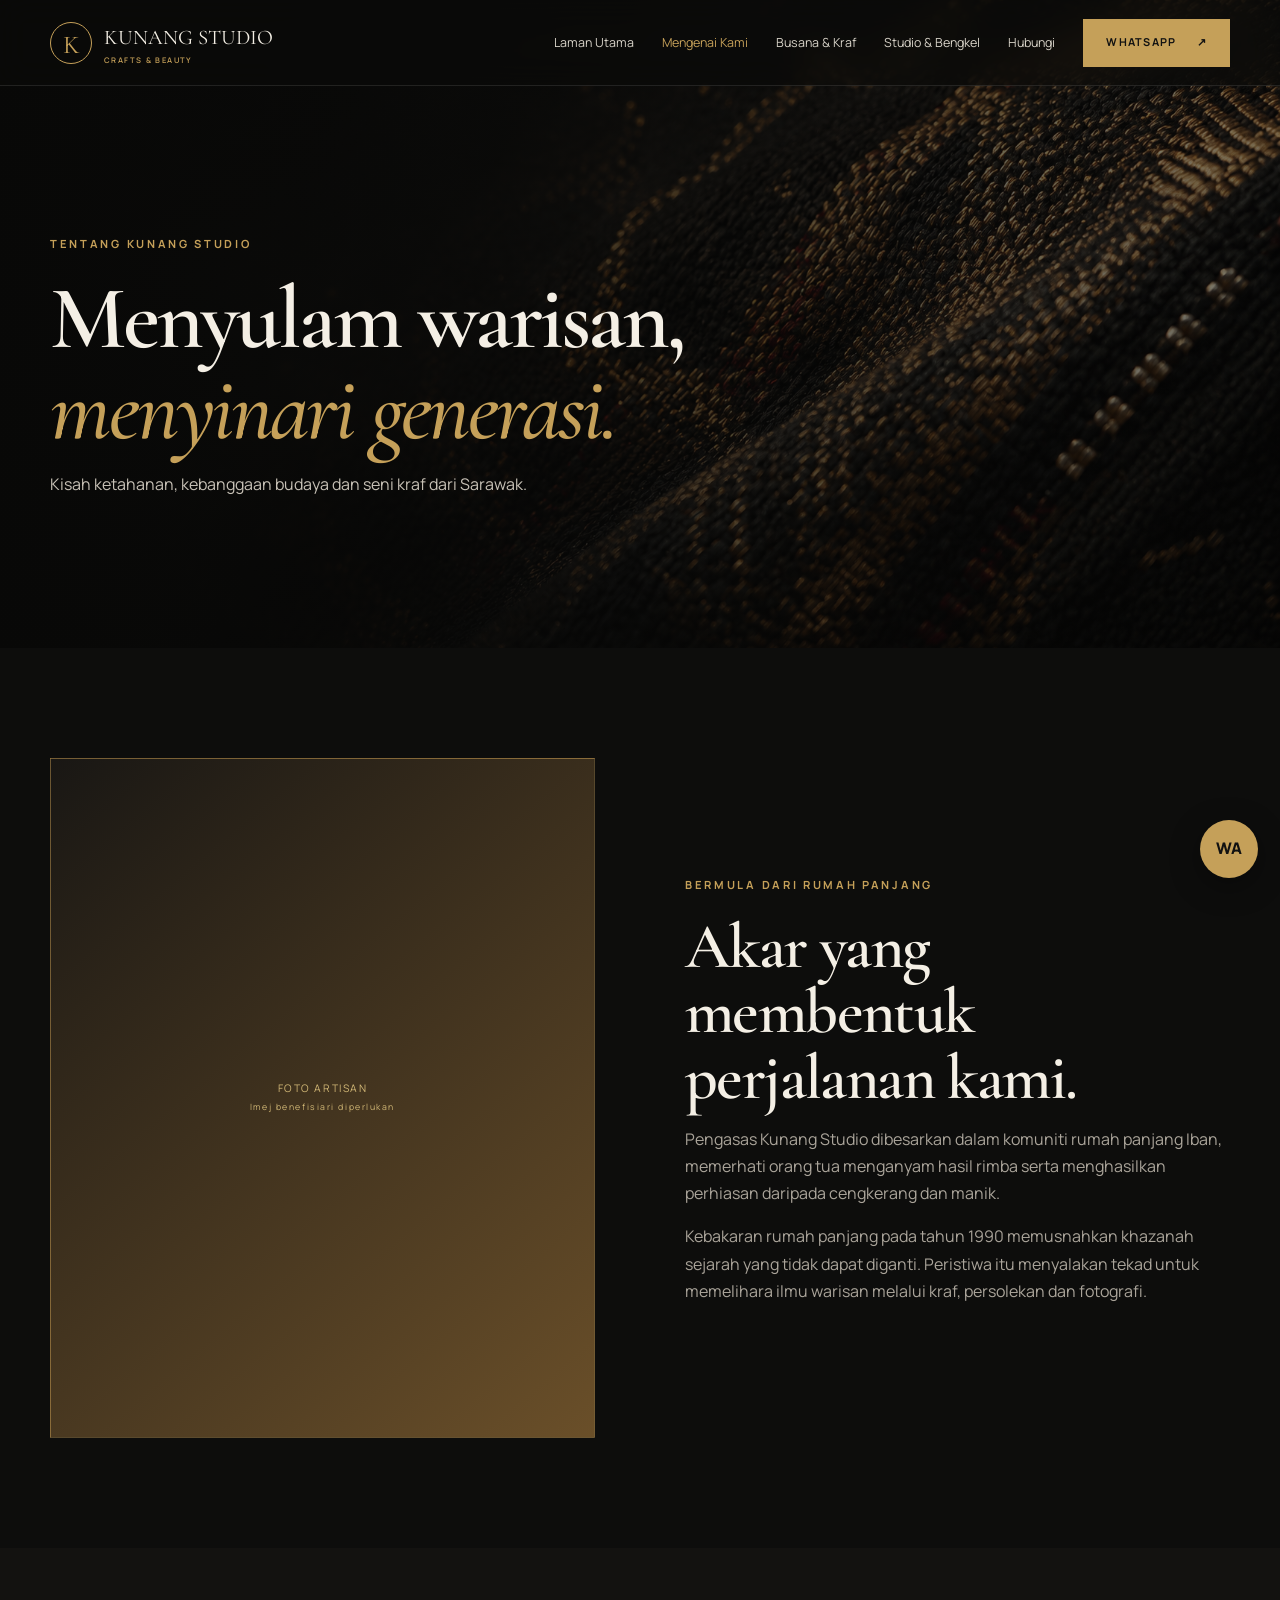
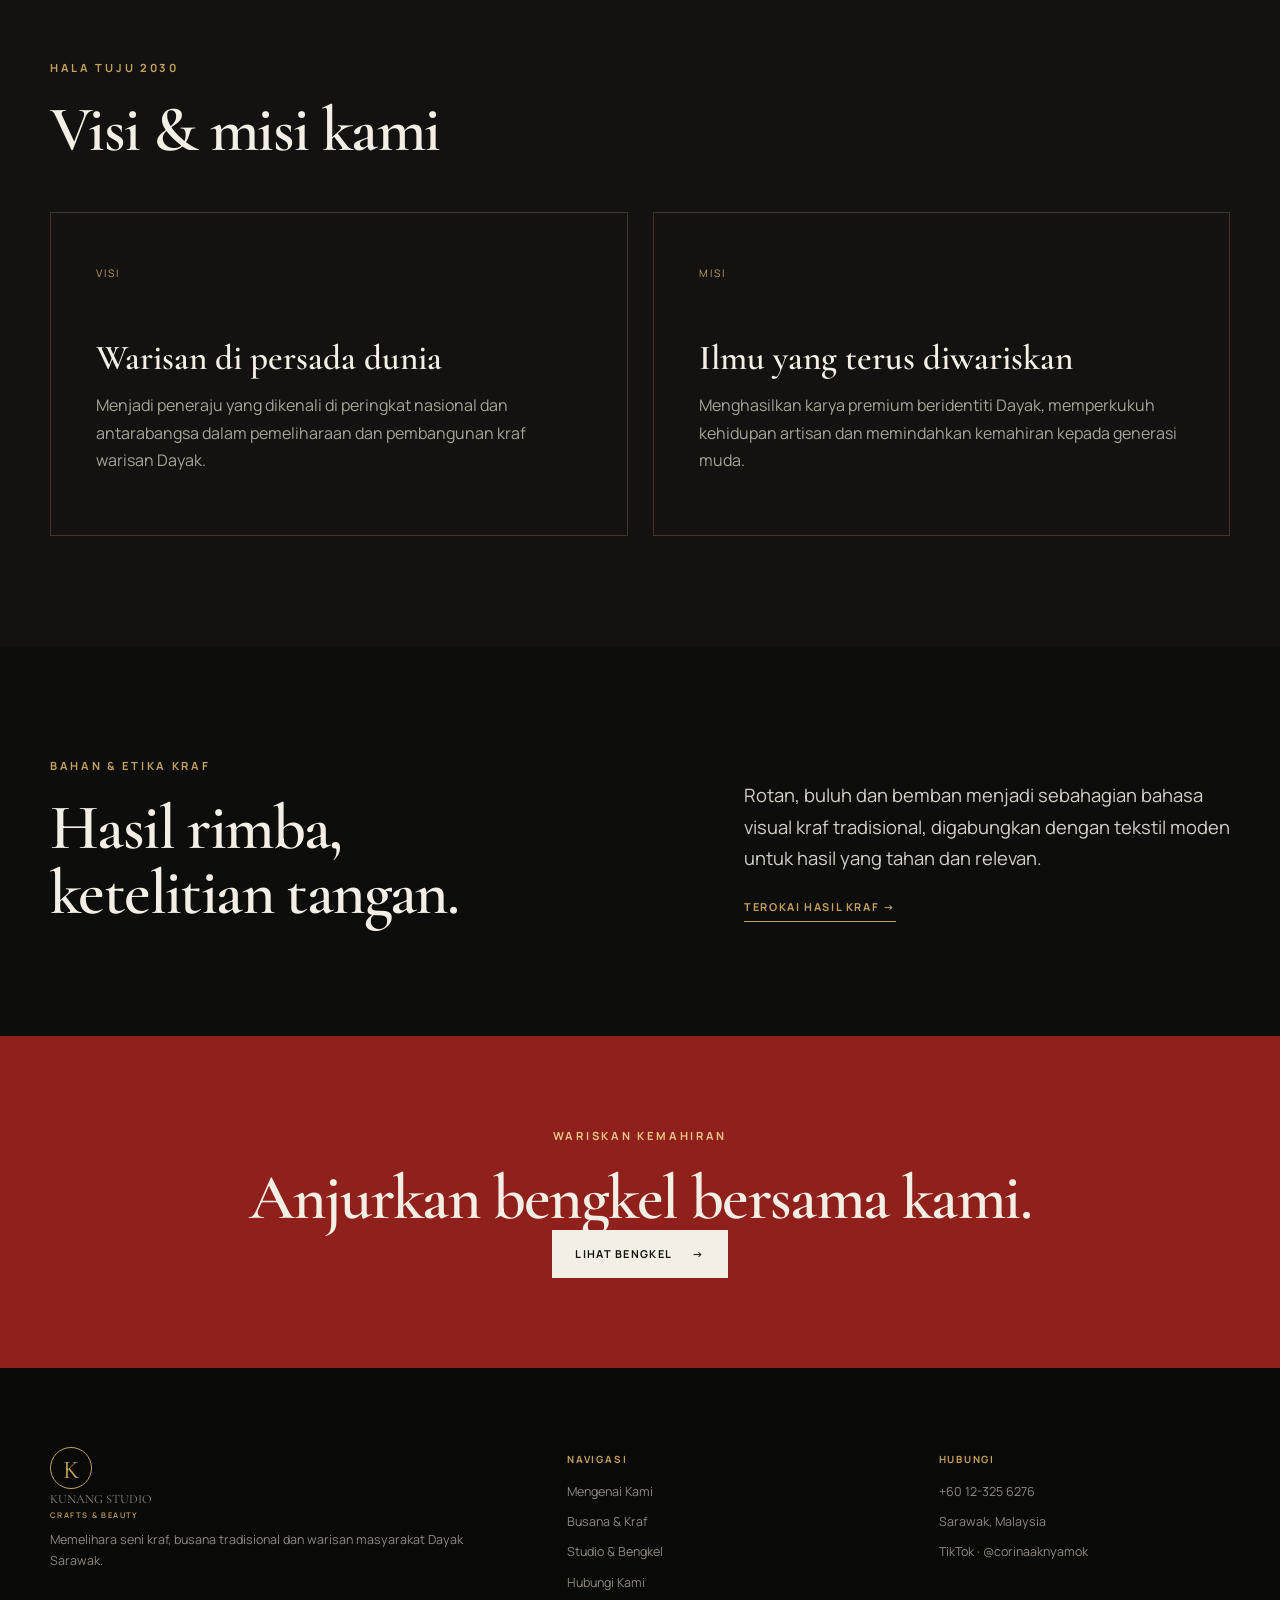
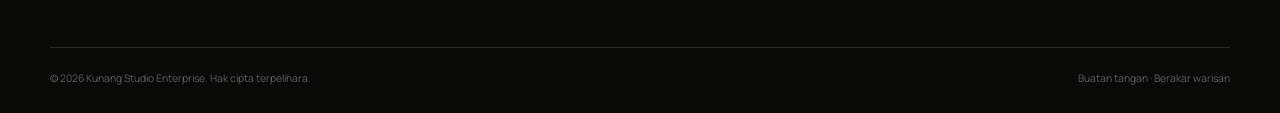
==== about.html @ dd069fad "Build Kunang Studio business website" ====
<!doctype html><html lang="ms"><head><meta charset="UTF-8"><meta name="viewport" content="width=device-width, initial-scale=1.0"><title>Tentang Kami | Kunang Studio</title><link rel="preconnect" href="https://fonts.googleapis.com"><link rel="preconnect" href="https://fonts.gstatic.com" crossorigin><link href="https://fonts.googleapis.com/css2?family=Cormorant+Garamond:wght@500;600;700&family=Manrope:wght@400;500;600;700&display=swap" rel="stylesheet"><link rel="stylesheet" href="assets/css/styles.css"><script src="assets/js/main.js" defer></script></head>
<body data-page="about"><div id="site-header"></div><main>
  <section class="page-hero"><div class="container reveal"><p class="eyebrow">TENTANG KUNANG STUDIO</p><h1>Menyulam warisan,<br><em>menyinari generasi.</em></h1><p>Kisah ketahanan, kebanggaan budaya dan seni kraf dari Sarawak.</p></div></section>
  <section class="section"><div class="container story-grid"><div class="photo-placeholder portrait reveal"><span>FOTO ARTISAN<br><small>Imej benefisiari diperlukan</small></span></div><div class="story-copy reveal"><p class="eyebrow">BERMULA DARI RUMAH PANJANG</p><h2>Akar yang membentuk perjalanan kami.</h2><p>Pengasas Kunang Studio dibesarkan dalam komuniti rumah panjang Iban, memerhati orang tua menganyam hasil rimba serta menghasilkan perhiasan daripada cengkerang dan manik.</p><p>Kebakaran rumah panjang pada tahun 1990 memusnahkan khazanah sejarah yang tidak dapat diganti. Peristiwa itu menyalakan tekad untuk memelihara ilmu warisan melalui kraf, persolekan dan fotografi.</p></div></div></section>
  <section class="section dark-section"><div class="container"><div class="section-heading reveal"><div><p class="eyebrow">HALA TUJU 2030</p><h2>Visi & misi kami</h2></div></div><div class="grid-2"><article class="outline-card reveal"><span>VISI</span><h3>Warisan di persada dunia</h3><p>Menjadi peneraju yang dikenali di peringkat nasional dan antarabangsa dalam pemeliharaan dan pembangunan kraf warisan Dayak.</p></article><article class="outline-card reveal"><span>MISI</span><h3>Ilmu yang terus diwariskan</h3><p>Menghasilkan karya premium beridentiti Dayak, memperkukuh kehidupan artisan dan memindahkan kemahiran kepada generasi muda.</p></article></div></div></section>
  <section class="section"><div class="container split"><div class="reveal"><p class="eyebrow">BAHAN & ETIKA KRAF</p><h2>Hasil rimba,<br>ketelitian tangan.</h2></div><div class="reveal"><p class="lead">Rotan, buluh dan bemban menjadi sebahagian bahasa visual kraf tradisional, digabungkan dengan tekstil moden untuk hasil yang tahan dan relevan.</p><a class="text-link" href="crafts.html">Terokai hasil kraf <span>→</span></a></div></div></section>
  <section class="cta-band"><div class="container reveal"><p class="eyebrow">WARISKAN KEMAHIRAN</p><h2>Anjurkan bengkel bersama kami.</h2><a class="btn btn-light" href="services.html#workshops">Lihat bengkel <span>→</span></a></div></section>
</main><div id="site-footer"></div></body></html>
---- assets/css/styles.css ----
:root{--ink:#0d0d0c;--ink-2:#171613;--ivory:#f4efe5;--paper:#eee8dc;--gold:#c5a059;--red:#8f201c;--muted:#a9a397;--line:rgba(197,160,89,.25);--serif:"Cormorant Garamond",Georgia,serif;--sans:"Manrope",Arial,sans-serif}
*{box-sizing:border-box}html{scroll-behavior:smooth}body{margin:0;background:var(--ink);color:var(--ivory);font:400 16px/1.7 var(--sans);overflow-x:hidden}body.menu-open{overflow:hidden}a{color:inherit;text-decoration:none}button,input,select,textarea{font:inherit}.container{width:min(1180px,calc(100% - 48px));margin:auto}.narrow{width:min(850px,100%);margin:auto}.section{padding:110px 0}.eyebrow{color:var(--gold);font-size:.7rem;font-weight:700;letter-spacing:.24em;margin:0 0 20px}.lead{font-size:1.15rem;color:#d3cfc5}h1,h2,h3{font-family:var(--serif);line-height:1.02;margin:0;font-weight:600}h1{font-size:clamp(3.5rem,8vw,7.8rem);letter-spacing:-.035em}h2{font-size:clamp(2.5rem,5vw,4.6rem);letter-spacing:-.025em}h3{font-size:1.8rem}em{color:var(--gold);font-weight:500}.site-header{position:fixed;z-index:50;top:0;width:100%;height:86px;border-bottom:1px solid rgba(255,255,255,.1);background:rgba(10,10,9,.7);backdrop-filter:blur(16px)}.nav{height:100%;display:flex;align-items:center;justify-content:space-between}.brand{display:flex;align-items:center;gap:12px;font-family:var(--serif);font-size:1.3rem}.brand-mark{width:42px;height:42px;border:1px solid var(--gold);border-radius:50%;display:grid;place-items:center;color:var(--gold);font-size:1.6rem}.brand small{display:block;font:600 .48rem var(--sans);letter-spacing:.18em;color:var(--gold)}.nav-links{display:flex;gap:28px;align-items:center}.nav-links>a:not(.btn){font-size:.78rem;color:#d8d3c8}.nav-links>a.active{color:var(--gold)}.btn{border:1px solid var(--gold);min-height:48px;padding:13px 22px;display:inline-flex;align-items:center;justify-content:center;gap:20px;text-transform:uppercase;letter-spacing:.12em;font-size:.68rem;font-weight:700;cursor:pointer;transition:.25s}.btn-primary{background:var(--gold);color:#111;border-color:var(--gold)}.btn-primary:hover{background:#dfc17e}.btn-ghost{background:transparent;color:var(--ivory);border-color:rgba(255,255,255,.35)}.btn-ghost:hover{border-color:var(--gold);color:var(--gold)}.btn-light{background:var(--ivory);color:#15130f;border-color:var(--ivory)}.menu-toggle{display:none;background:transparent;border:0;color:white;font-size:1.6rem}.hero{min-height:100svh;display:flex;align-items:center;position:relative;background:linear-gradient(90deg,rgba(8,8,7,.94) 0%,rgba(8,8,7,.75) 45%,rgba(8,8,7,.2)),url('../images/hero-texture.png') center/cover}.hero-content{padding-top:90px}.hero-copy{max-width:600px;color:#c8c2b7;font-size:1.05rem}.actions{display:flex;gap:12px;margin-top:34px}.scroll-cue{position:absolute;bottom:28px;right:5vw;font-size:.65rem;letter-spacing:.18em;color:var(--muted)}.scroll-cue span{color:var(--gold);margin-left:14px}.split{display:grid;grid-template-columns:1.1fr .9fr;gap:100px;align-items:center}.intro{background:var(--paper);color:#171510}.intro .eyebrow,.intro .text-link{color:#846725}.text-link{color:var(--gold);text-transform:uppercase;font-size:.68rem;letter-spacing:.15em;font-weight:700;border-bottom:1px solid currentColor;padding-bottom:7px}.pillars{padding-top:85px}.grid-3{display:grid;grid-template-columns:repeat(3,1fr);gap:30px}.pillar{border-top:1px solid var(--line);padding-top:28px;position:relative}.pillar .number{color:#69645b;font-size:.65rem}.line-icon{font-size:2.8rem;color:var(--gold);margin:36px 0}.pillar p{color:var(--muted);font-size:.9rem}.section-heading{display:flex;align-items:end;justify-content:space-between;margin-bottom:50px}.collections{background:#12110f}.editorial-grid{display:grid;grid-template-columns:1.3fr 1fr;grid-template-rows:repeat(2,1fr);gap:22px}.collection-card{border-bottom:1px solid var(--line)}.collection-card.large{grid-row:1/3}.art{min-height:290px;background-color:#211e18;display:grid;place-items:center;text-align:center;color:rgba(255,255,255,.45);font-size:.67rem;letter-spacing:.15em;background-size:cover}.large .art{min-height:645px}.art-shell{background-image:radial-gradient(circle at 60% 40%,rgba(224,214,177,.24) 0 2%,transparent 3%),radial-gradient(circle at 30% 65%,rgba(197,160,89,.16),transparent 45%),linear-gradient(135deg,#171612,#302a20)}.art-bead{background-image:repeating-linear-gradient(45deg,transparent 0 18px,rgba(197,160,89,.18) 19px 21px),linear-gradient(135deg,#191714,#28221a)}.art-weave{background-image:repeating-linear-gradient(90deg,rgba(197,160,89,.12) 0 2px,transparent 2px 15px),repeating-linear-gradient(0deg,rgba(197,160,89,.1) 0 2px,transparent 2px 15px),linear-gradient(#1a1814,#29251e)}.art-red{background-image:radial-gradient(circle at center,rgba(143,32,28,.7),transparent 55%),linear-gradient(135deg,#171311,#291815)}.art-dress{background-image:linear-gradient(115deg,transparent 30%,rgba(197,160,89,.28) 31%,transparent 32%),linear-gradient(135deg,#171612,#29251e)}.card-caption{padding:20px 3px;display:flex;justify-content:space-between;align-items:center}.card-caption small,.product-card>small{color:var(--gold);font-size:.58rem;letter-spacing:.18em}.card-caption h3{font-size:1.5rem;margin-top:5px}.circle-arrow{border:1px solid var(--line);border-radius:50%;width:40px;height:40px;display:grid;place-items:center;color:var(--gold)}.experience{background:var(--paper);color:#171510}.experience-grid{display:grid;grid-template-columns:1.15fr .85fr;gap:90px;align-items:center}.experience-image{position:relative}.photo-placeholder,.workshop-art{min-height:620px;background:linear-gradient(140deg,#191714,#6a4f29);display:grid;place-items:center;text-align:center;color:#d3b977;font-size:.65rem;letter-spacing:.15em;border:1px solid rgba(197,160,89,.35)}.portrait{min-height:680px}.vertical-label{position:absolute;right:-32px;bottom:70px;writing-mode:vertical-rl;color:#80652d;font-size:.6rem;letter-spacing:.25em}.experience-copy p:not(.eyebrow){color:#625d54}.price-note{margin:35px 0;display:flex;align-items:baseline;gap:18px}.price-note span{font-size:.7rem;text-transform:uppercase;letter-spacing:.12em}.price-note strong{font:600 3rem var(--serif);color:var(--red)}.quote{text-align:center;background:#171613}.quote blockquote{font:500 clamp(2rem,4vw,3.8rem)/1.25 var(--serif);margin:15px 0 25px}.quote-by{color:var(--muted);font-size:.75rem}.cta-band{padding:90px 0;text-align:center;background:var(--red)}.cta-band .eyebrow{color:#e6c784}.cta-band p:not(.eyebrow){margin:18px auto 28px}.page-hero{padding:210px 0 110px;min-height:72vh;display:flex;align-items:end;background:linear-gradient(90deg,rgba(8,8,7,.96),rgba(8,8,7,.5)),url('../images/hero-texture.png') center/cover}.page-hero h1{font-size:clamp(3.5rem,7vw,7rem)}.page-hero>div>p:last-child{color:#c7c1b6;max-width:600px}.story-grid{display:grid;grid-template-columns:1fr 1fr;gap:90px;align-items:center}.story-copy p:not(.eyebrow){color:#aaa49a}.dark-section{background:#131210}.grid-2{display:grid;grid-template-columns:1fr 1fr;gap:25px}.outline-card{border:1px solid var(--line);padding:45px}.outline-card>span,.steps span{color:var(--gold);font-size:.65rem;letter-spacing:.2em}.outline-card h3{margin:55px 0 15px;font-size:2.2rem}.outline-card p,.steps p{color:var(--muted)}.filters{display:flex;gap:8px;margin-bottom:45px;flex-wrap:wrap}.filter{color:#bdb7ac;border:1px solid #4a463e;background:transparent;padding:10px 18px;cursor:pointer}.filter.active,.filter:hover{background:var(--gold);border-color:var(--gold);color:#111}.product-grid{display:grid;grid-template-columns:repeat(3,1fr);gap:45px 22px}.product-card{transition:.25s}.product-card.hidden{display:none}.product-card .art{margin-bottom:20px;height:360px}.product-card h3{margin:8px 0 12px}.product-card p{color:var(--muted);font-size:.88rem;min-height:72px}.product-card>a{color:var(--gold);font-size:.7rem;text-transform:uppercase;letter-spacing:.1em}.steps article{border-left:1px solid var(--line);padding:15px 30px}.steps h3{margin:35px 0 10px}.pricing-grid{display:grid;grid-template-columns:repeat(3,1fr);gap:20px}.price-card{border:1px solid var(--line);padding:38px;display:flex;flex-direction:column}.price-card.featured{background:#1a1814;border-color:var(--gold)}.price-card .label{color:var(--gold);font-size:.62rem;letter-spacing:.17em}.price{font:600 3.5rem var(--serif);color:var(--gold);margin:20px 0}.price.small{font-size:2.2rem}.price-card ul{padding-left:18px;color:#b9b3a8;font-size:.86rem;flex:1}.price-card li{margin:10px 0}.workshop{background:var(--paper);color:#171510}.workshop-art{min-height:580px;background:linear-gradient(135deg,#342d20,#8b7444)}.plain-list{padding-left:20px;color:#625d54;margin:25px 0}.contact-section{background:var(--paper);color:#171510}.contact-grid{display:grid;grid-template-columns:.8fr 1.2fr;gap:100px}.contact-list{margin-top:45px}.contact-list>a,.contact-list>div{display:flex;flex-direction:column;border-top:1px solid #cfc5b1;padding:22px 0}.contact-list small{color:#856824;letter-spacing:.15em;font-size:.6rem}.contact-list strong{font-family:var(--serif);font-size:1.25rem}.contact-list span{font-size:.75rem;color:#766f64}.contact-form{background:#171613;color:var(--ivory);padding:45px}.contact-form h3{font-size:2.4rem;margin-bottom:30px}.contact-form label{display:block;font-size:.68rem;letter-spacing:.08em;margin-bottom:18px}.contact-form input,.contact-form select,.contact-form textarea{display:block;width:100%;background:transparent;color:var(--ivory);border:0;border-bottom:1px solid #5b554b;padding:11px 0;outline:none}.contact-form select option{color:#111}.contact-form textarea{resize:vertical}.contact-form input:focus,.contact-form select:focus,.contact-form textarea:focus{border-color:var(--gold)}.error{display:block;color:#ef8a82;font-size:.65rem;letter-spacing:0;margin-top:3px}.form-note{color:#777066;font-size:.7rem}.site-footer{background:#090908;padding:70px 0 25px}.footer-grid{display:grid;grid-template-columns:1.5fr 1fr 1fr;gap:80px}.footer-grid h4{color:var(--gold);font-size:.62rem;letter-spacing:.18em}.footer-grid a,.footer-grid p{display:block;color:#8f8a81;font-size:.78rem;margin:9px 0}.footer-bottom{border-top:1px solid #292721;margin-top:45px;padding-top:22px;display:flex;justify-content:space-between;color:#625e57;font-size:.65rem}.floating-wa{position:fixed;right:22px;bottom:22px;z-index:40;width:58px;height:58px;border-radius:50%;display:grid;place-items:center;background:#c5a059;color:#111;font-weight:800;box-shadow:0 8px 30px rgba(0,0,0,.35)}.reveal{opacity:0;transform:translateY(20px);transition:opacity .7s,transform .7s}.reveal.visible{opacity:1;transform:none}
@media(max-width:900px){.nav-links{position:fixed;inset:86px 0 0;background:#0d0d0c;display:flex;flex-direction:column;align-items:stretch;padding:45px 24px;transform:translateX(100%);transition:.3s}.nav-links.open{transform:none}.nav-links>a{padding:12px;border-bottom:1px solid #292721}.menu-toggle{display:block}.split,.experience-grid,.story-grid,.contact-grid{grid-template-columns:1fr;gap:55px}.grid-3,.product-grid,.pricing-grid{grid-template-columns:1fr 1fr}.editorial-grid{display:grid;grid-template-columns:1fr 1fr}.collection-card.large{grid-column:1/3;grid-row:auto}.large .art{min-height:500px}.section{padding:80px 0}.footer-grid{grid-template-columns:1fr 1fr}.contact-grid{gap:45px}}
@media(max-width:620px){.container{width:min(100% - 30px,1180px)}.site-header{height:74px}.nav-links{inset:74px 0 0}.brand{font-size:1.05rem}.brand-mark{width:36px;height:36px}.nav>.btn{display:none}.hero-content{padding-top:70px}.hero h1{font-size:3.6rem}.actions{flex-direction:column;align-items:stretch}.grid-3,.grid-2,.product-grid,.pricing-grid,.editorial-grid,.footer-grid{grid-template-columns:1fr}.collection-card.large{grid-column:auto}.large .art,.art{min-height:350px}.section-heading{align-items:start;flex-direction:column;gap:25px}.experience-image{margin-right:20px}.section{padding:68px 0}.page-hero{padding:155px 0 80px;min-height:62vh}.page-hero h1{font-size:3.5rem}.outline-card,.contact-form{padding:28px}.footer-bottom{flex-direction:column;gap:8px}.floating-wa{bottom:15px;right:15px}.scroll-cue{display:none}}
@media(prefers-reduced-motion:reduce){*{scroll-behavior:auto!important}.reveal{opacity:1;transform:none;transition:none}}

/* Customer review screenshot gallery */
.reviews{background:#171613}.review-intro{max-width:420px;color:var(--muted);font-size:.9rem}.review-filters{display:flex;gap:8px;flex-wrap:wrap;margin-bottom:35px}.review-filter{padding:9px 18px;border:1px solid #4a463e;background:transparent;color:#bdb7ac;cursor:pointer}.review-filter.active,.review-filter:hover{background:var(--gold);border-color:var(--gold);color:#111}.review-grid{display:grid;grid-template-columns:repeat(3,1fr);gap:24px}.review-card{margin:0;border:1px solid var(--line);background:#11100e;overflow:hidden}.review-shot{position:relative;height:520px;background:#211f1a}.review-shot img{width:100%;height:100%;object-fit:contain;background:#211f1a}.review-card figcaption{padding:17px 20px;display:flex;align-items:center;justify-content:space-between}.review-card figcaption span{color:var(--gold);font-size:.6rem;letter-spacing:.16em;text-transform:uppercase}.review-card figcaption strong{font:500 1rem var(--serif)}.review-more-wrap{text-align:center;margin-top:35px}.review-more-wrap [hidden]{display:none}.review-privacy{color:#716c63;font-size:.68rem;margin-top:24px}

/* Progressive enhancement: content stays visible if JavaScript cannot run. */
.reveal{opacity:1;transform:none}
.reveal-ready .reveal{opacity:0;transform:translateY(20px);transition:opacity .7s,transform .7s}
.reveal-ready .reveal.visible{opacity:1;transform:none}
@media(prefers-reduced-motion:reduce){.reveal-ready .reveal{opacity:1;transform:none;transition:none}}

@media(max-width:900px){.review-grid{grid-template-columns:1fr 1fr}}
@media(max-width:620px){.review-grid{grid-template-columns:1fr}.review-shot{min-height:340px}}
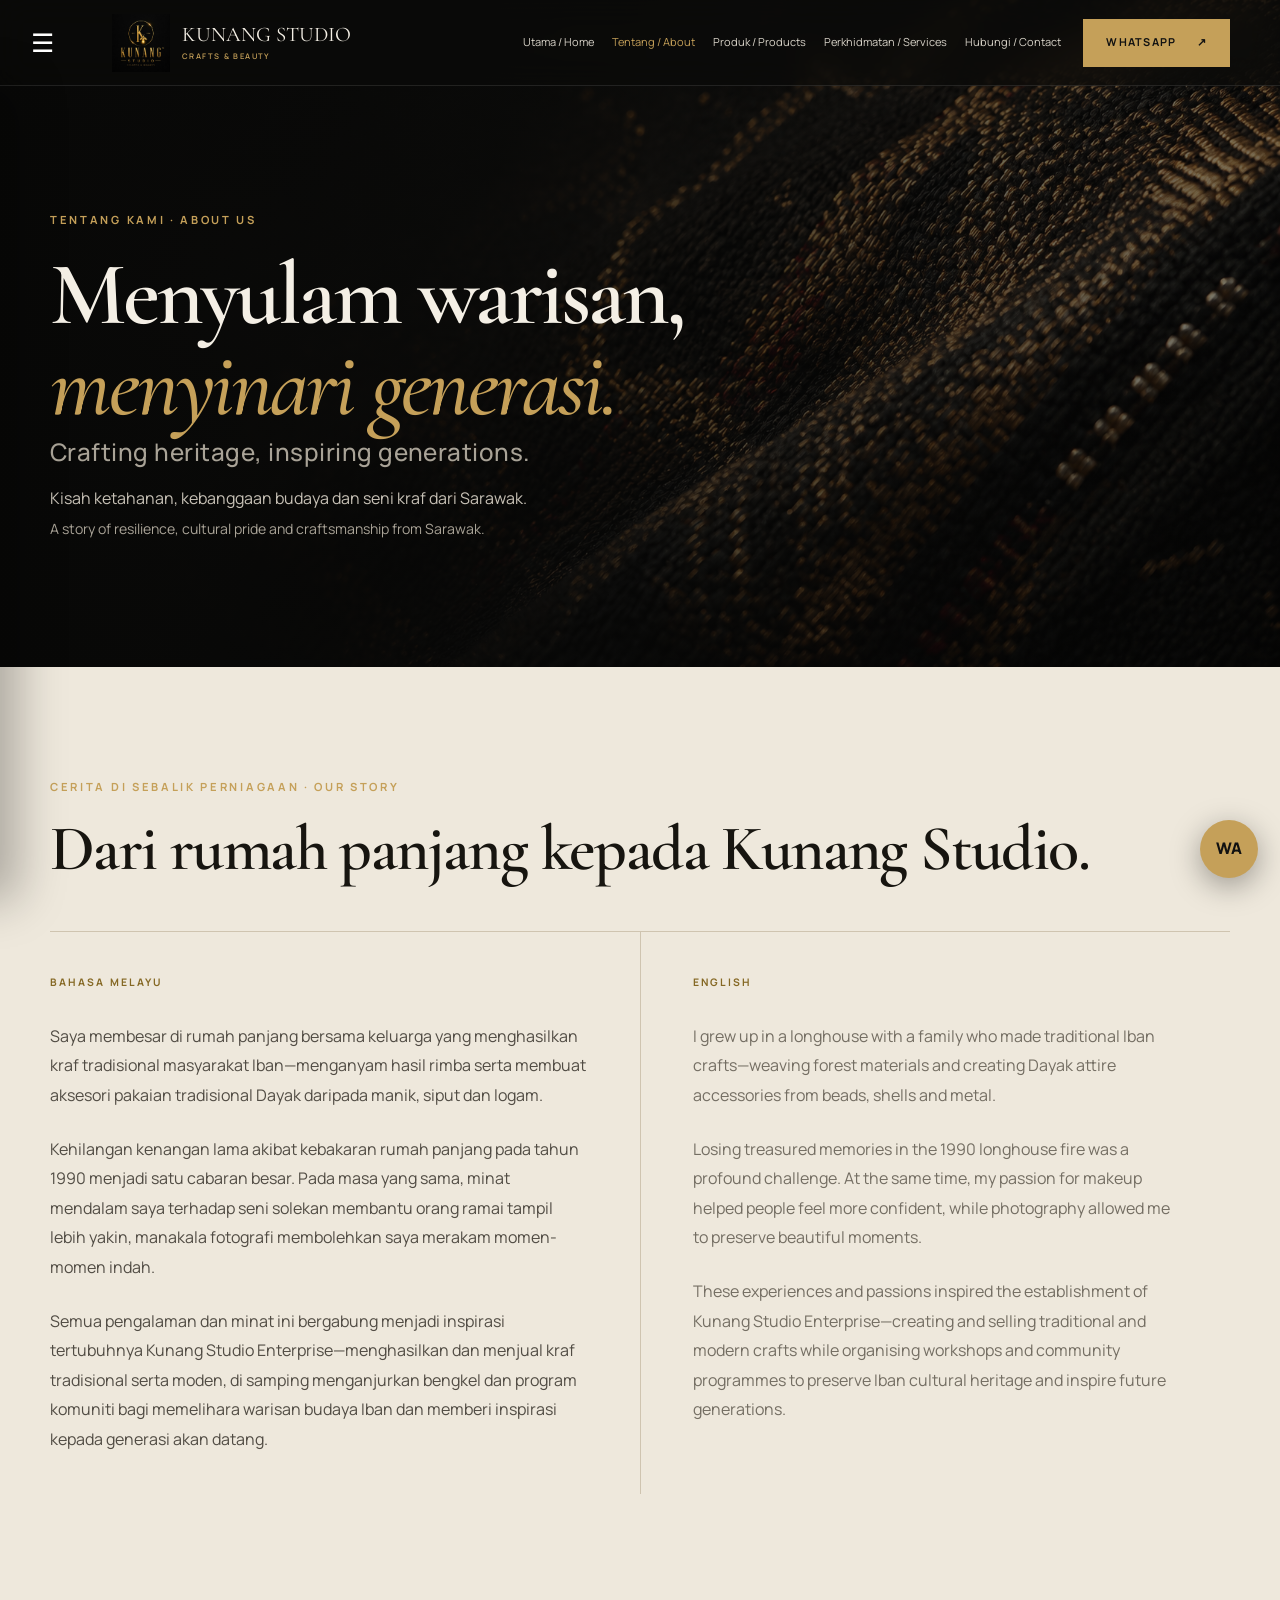
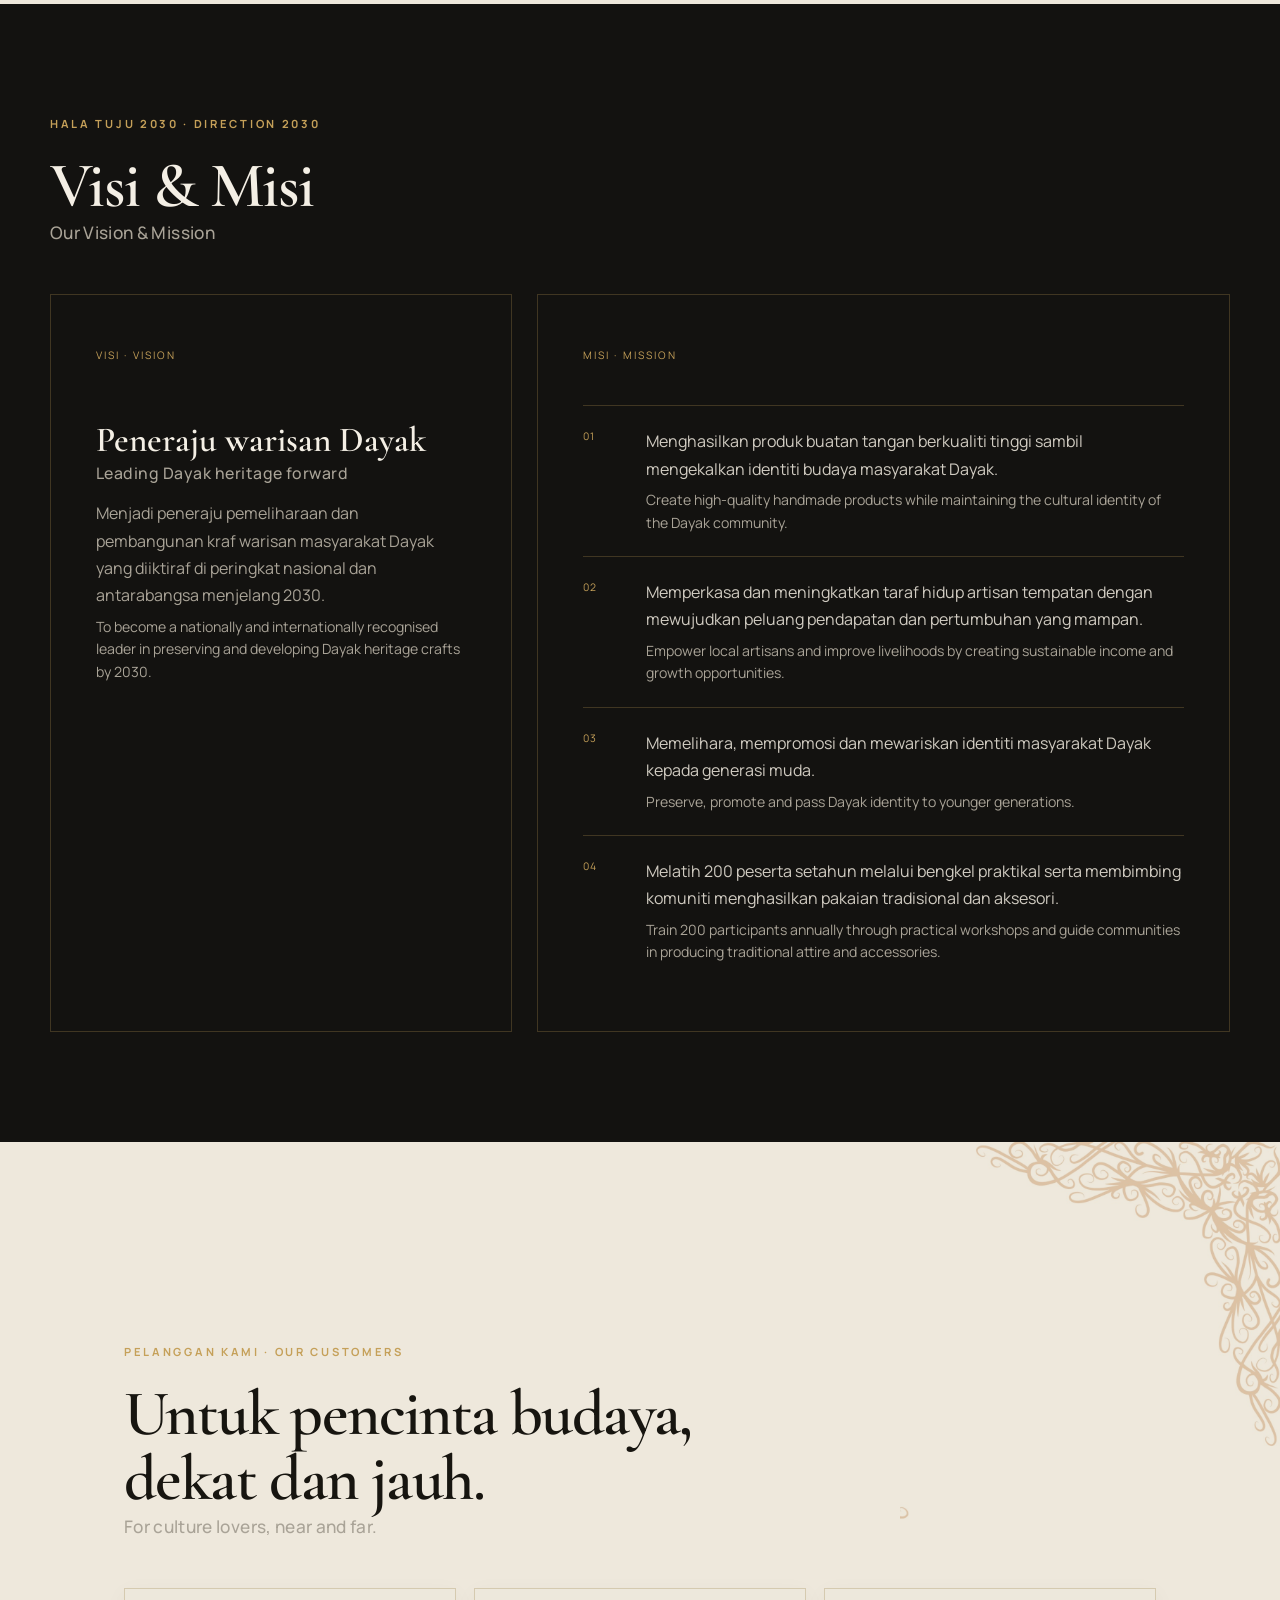
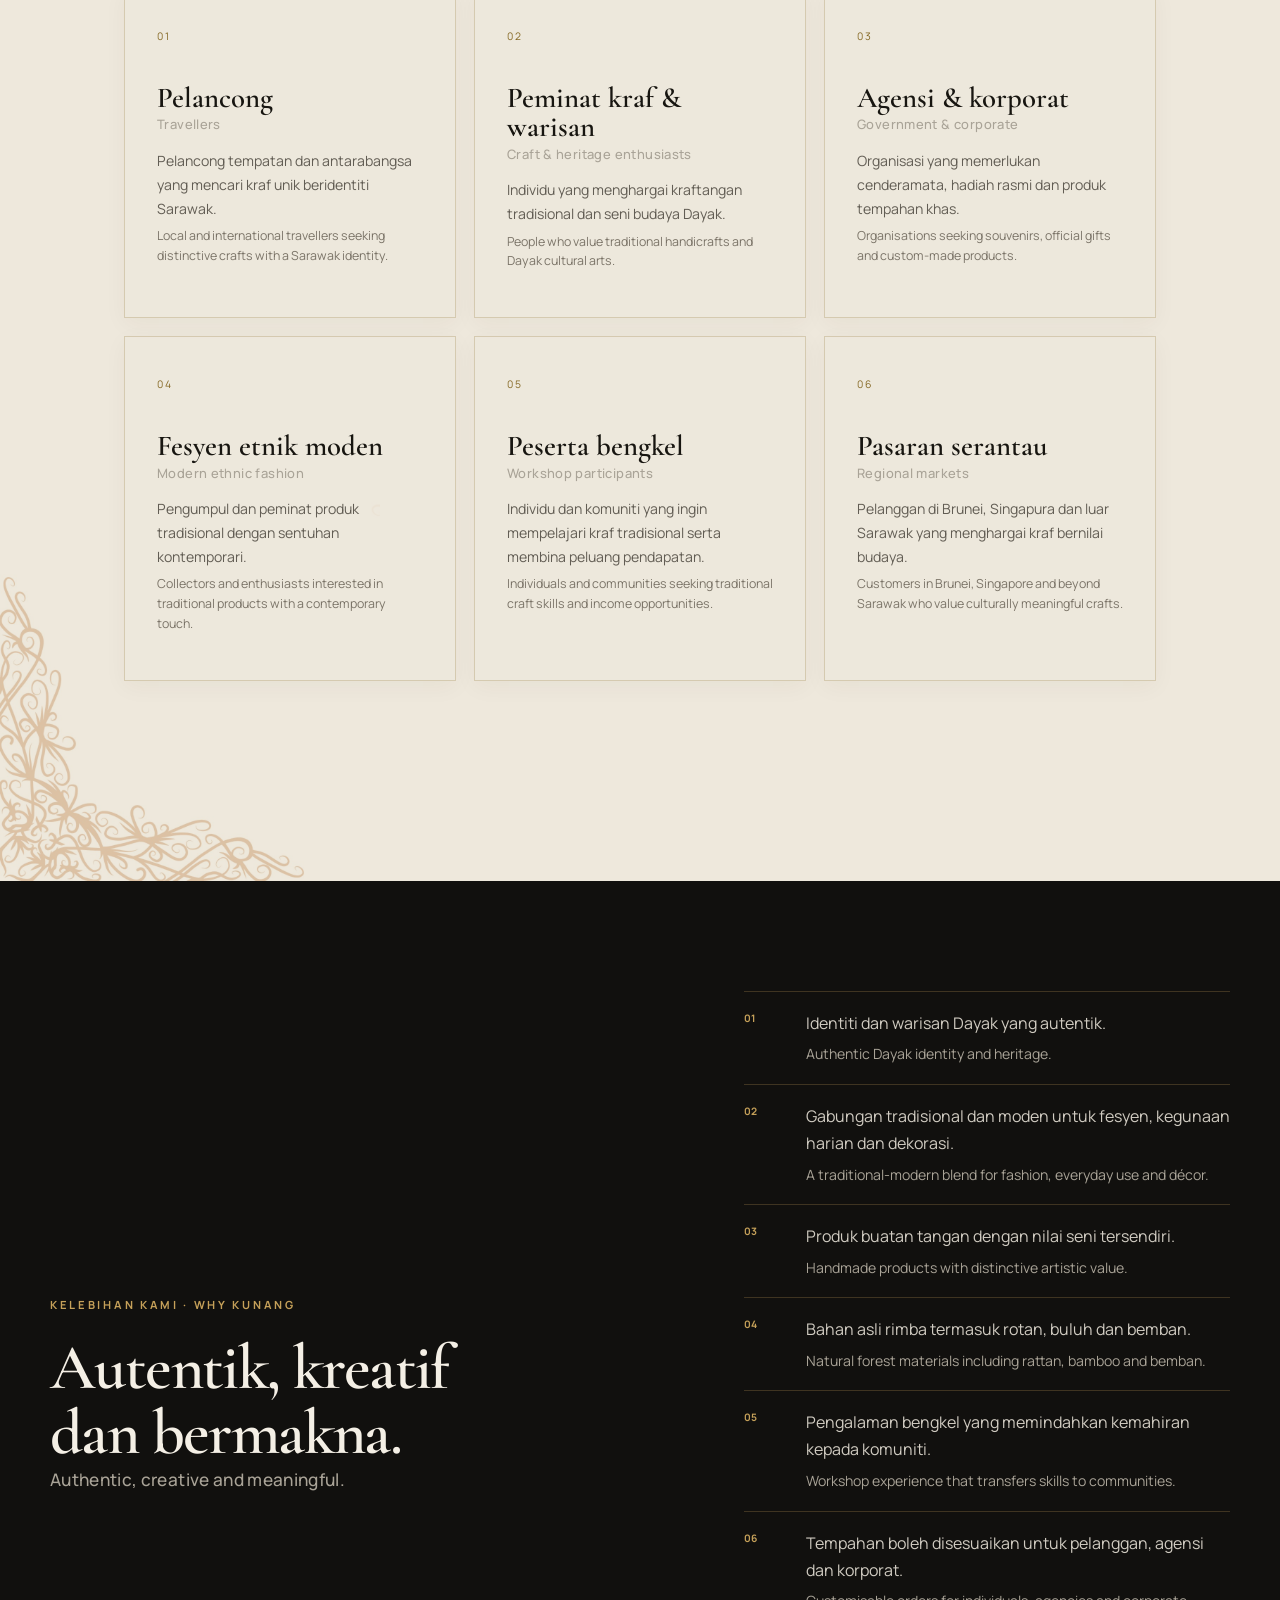
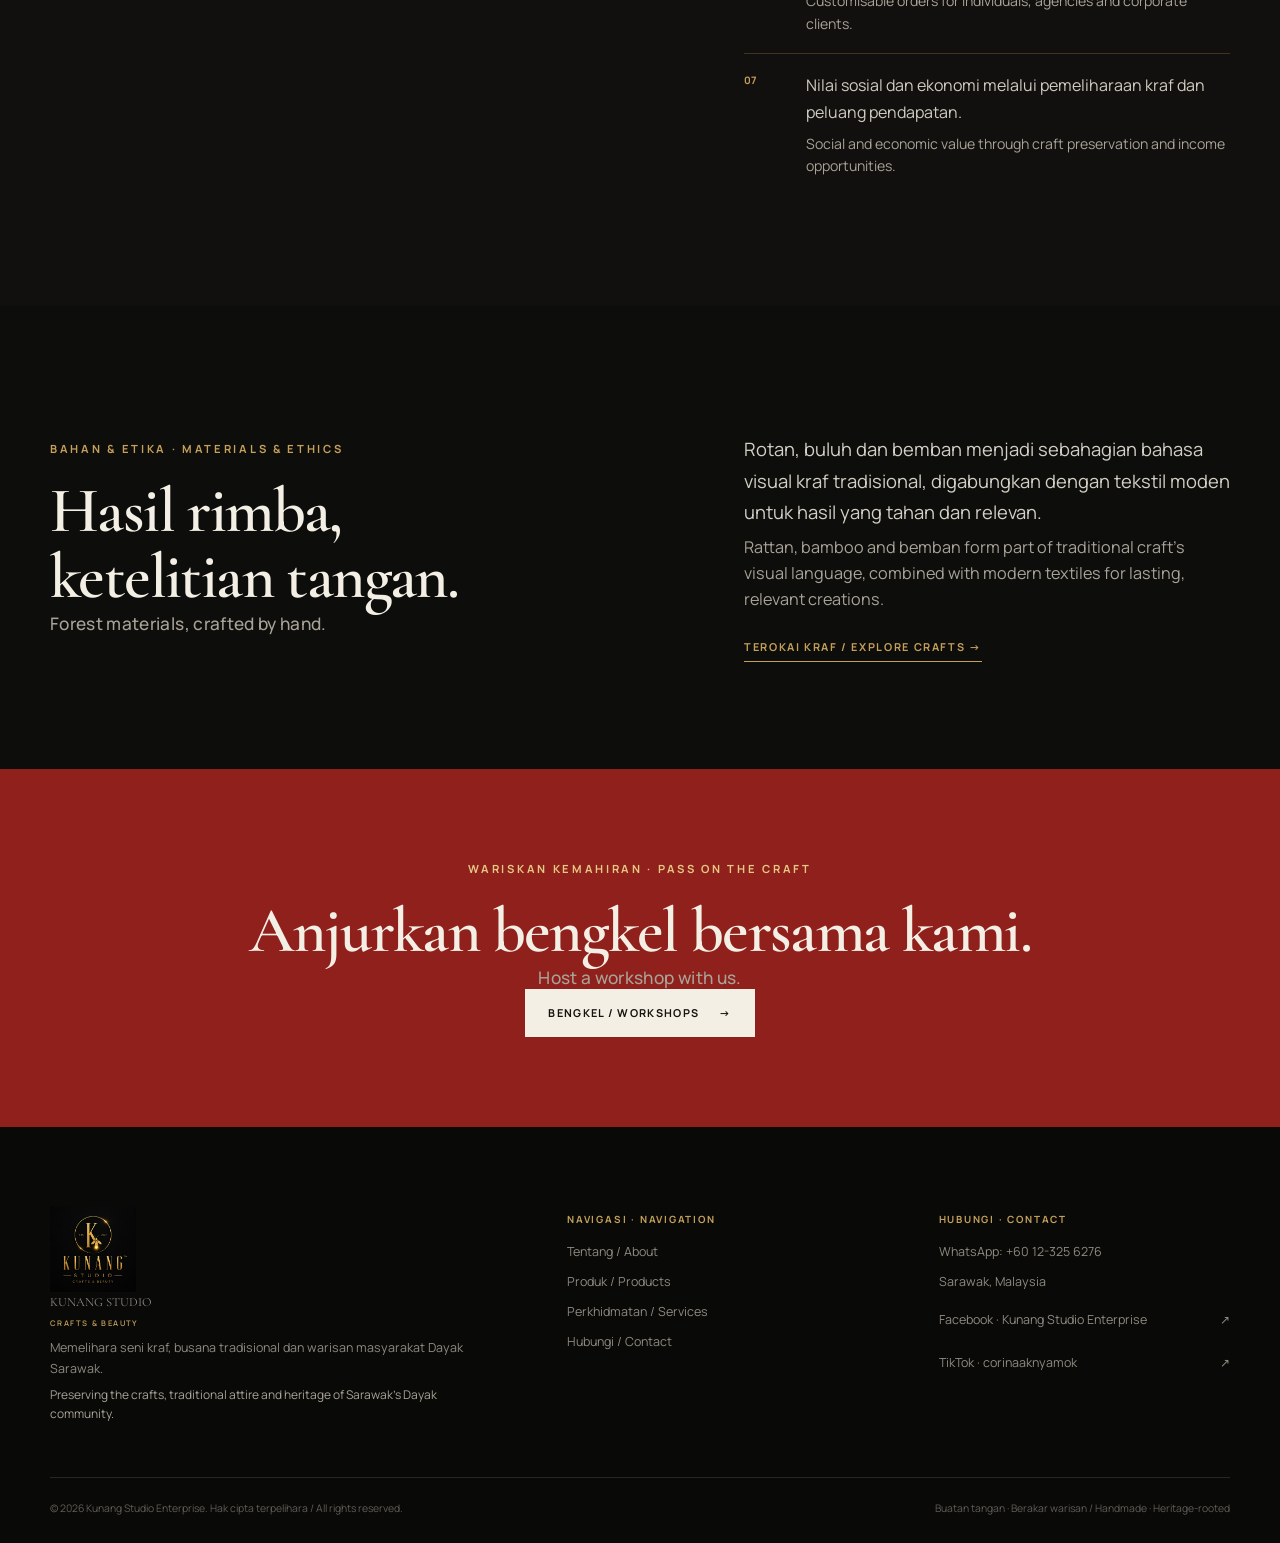
==== commit 5b0f2c4e: "Complete responsive bilingual website and product catalogue" ====
--- a/about.html
+++ b/about.html
@@ -1,8 +1,31 @@
 <!doctype html><html lang="ms"><head><meta charset="UTF-8"><meta name="viewport" content="width=device-width, initial-scale=1.0"><title>Tentang Kami | Kunang Studio</title><link rel="preconnect" href="https://fonts.googleapis.com"><link rel="preconnect" href="https://fonts.gstatic.com" crossorigin><link href="https://fonts.googleapis.com/css2?family=Cormorant+Garamond:wght@500;600;700&family=Manrope:wght@400;500;600;700&display=swap" rel="stylesheet"><link rel="stylesheet" href="assets/css/styles.css"><script src="assets/js/main.js" defer></script></head>
-<body data-page="about"><div id="site-header"></div><main>
-  <section class="page-hero"><div class="container reveal"><p class="eyebrow">TENTANG KUNANG STUDIO</p><h1>Menyulam warisan,<br><em>menyinari generasi.</em></h1><p>Kisah ketahanan, kebanggaan budaya dan seni kraf dari Sarawak.</p></div></section>
-  <section class="section"><div class="container story-grid"><div class="photo-placeholder portrait reveal"><span>FOTO ARTISAN<br><small>Imej benefisiari diperlukan</small></span></div><div class="story-copy reveal"><p class="eyebrow">BERMULA DARI RUMAH PANJANG</p><h2>Akar yang membentuk perjalanan kami.</h2><p>Pengasas Kunang Studio dibesarkan dalam komuniti rumah panjang Iban, memerhati orang tua menganyam hasil rimba serta menghasilkan perhiasan daripada cengkerang dan manik.</p><p>Kebakaran rumah panjang pada tahun 1990 memusnahkan khazanah sejarah yang tidak dapat diganti. Peristiwa itu menyalakan tekad untuk memelihara ilmu warisan melalui kraf, persolekan dan fotografi.</p></div></div></section>
-  <section class="section dark-section"><div class="container"><div class="section-heading reveal"><div><p class="eyebrow">HALA TUJU 2030</p><h2>Visi & misi kami</h2></div></div><div class="grid-2"><article class="outline-card reveal"><span>VISI</span><h3>Warisan di persada dunia</h3><p>Menjadi peneraju yang dikenali di peringkat nasional dan antarabangsa dalam pemeliharaan dan pembangunan kraf warisan Dayak.</p></article><article class="outline-card reveal"><span>MISI</span><h3>Ilmu yang terus diwariskan</h3><p>Menghasilkan karya premium beridentiti Dayak, memperkukuh kehidupan artisan dan memindahkan kemahiran kepada generasi muda.</p></article></div></div></section>
-  <section class="section"><div class="container split"><div class="reveal"><p class="eyebrow">BAHAN & ETIKA KRAF</p><h2>Hasil rimba,<br>ketelitian tangan.</h2></div><div class="reveal"><p class="lead">Rotan, buluh dan bemban menjadi sebahagian bahasa visual kraf tradisional, digabungkan dengan tekstil moden untuk hasil yang tahan dan relevan.</p><a class="text-link" href="crafts.html">Terokai hasil kraf <span>→</span></a></div></div></section>
-  <section class="cta-band"><div class="container reveal"><p class="eyebrow">WARISKAN KEMAHIRAN</p><h2>Anjurkan bengkel bersama kami.</h2><a class="btn btn-light" href="services.html#workshops">Lihat bengkel <span>→</span></a></div></section>
+<body data-page="about"><!-- DEBUG: SHARED HEADER — createHeader() --><div id="site-header"></div><main>
+  <!-- DEBUG SECTION MAP:
+       1. ABOUT HERO — Page introduction
+       2. FOUNDER STORY — Confirmed business background
+       3. VISION & MISSION — Vision 2030 and four missions
+       4. TARGET CUSTOMERS — Six audience groups
+       5. BUSINESS ADVANTAGES — Seven confirmed strengths
+       6. MATERIALS & ETHICS — Natural craft materials
+       7. WORKSHOP CTA — Link to services page
+       SHARED FOOTER — createFooter() in assets/js/main.js
+  -->
+  <section class="page-hero"><div class="container reveal"><p class="eyebrow">TENTANG KAMI · ABOUT US</p><h1>Menyulam warisan,<br><em>menyinari generasi.</em><span class="en-title">Crafting heritage, inspiring generations.</span></h1><p>Kisah ketahanan, kebanggaan budaya dan seni kraf dari Sarawak.<span class="en">A story of resilience, cultural pride and craftsmanship from Sarawak.</span></p></div></section>
+  <!-- DEBUG: OUR STORY — BM column left, English column right. -->
+  <section class="section story-section"><div class="container"><div class="section-heading reveal"><div><p class="eyebrow">CERITA DI SEBALIK PERNIAGAAN · OUR STORY</p><h2>Dari rumah panjang kepada Kunang Studio.</h2></div></div><div class="story-language-grid">
+    <article class="story-language story-ms reveal" lang="ms"><span class="language-label">BAHASA MELAYU</span><p>Saya membesar di rumah panjang bersama keluarga yang menghasilkan kraf tradisional masyarakat Iban—menganyam hasil rimba serta membuat aksesori pakaian tradisional Dayak daripada manik, siput dan logam.</p><p>Kehilangan kenangan lama akibat kebakaran rumah panjang pada tahun 1990 menjadi satu cabaran besar. Pada masa yang sama, minat mendalam saya terhadap seni solekan membantu orang ramai tampil lebih yakin, manakala fotografi membolehkan saya merakam momen-momen indah.</p><p>Semua pengalaman dan minat ini bergabung menjadi inspirasi tertubuhnya Kunang Studio Enterprise—menghasilkan dan menjual kraf tradisional serta moden, di samping menganjurkan bengkel dan program komuniti bagi memelihara warisan budaya Iban dan memberi inspirasi kepada generasi akan datang.</p></article>
+    <article class="story-language story-en reveal" lang="en"><span class="language-label">ENGLISH</span><p>I grew up in a longhouse with a family who made traditional Iban crafts—weaving forest materials and creating Dayak attire accessories from beads, shells and metal.</p><p>Losing treasured memories in the 1990 longhouse fire was a profound challenge. At the same time, my passion for makeup helped people feel more confident, while photography allowed me to preserve beautiful moments.</p><p>These experiences and passions inspired the establishment of Kunang Studio Enterprise—creating and selling traditional and modern crafts while organising workshops and community programmes to preserve Iban cultural heritage and inspire future generations.</p></article>
+  </div></div></section>
+  <section class="section dark-section"><div class="container"><div class="section-heading reveal"><div><p class="eyebrow">HALA TUJU 2030 · DIRECTION 2030</p><h2>Visi & Misi<span class="en-title">Our Vision & Mission</span></h2></div></div><div class="vision-layout"><article class="outline-card vision-card reveal"><span>VISI · VISION</span><h3>Peneraju warisan Dayak<span class="en-heading">Leading Dayak heritage forward</span></h3><p>Menjadi peneraju pemeliharaan dan pembangunan kraf warisan masyarakat Dayak yang diiktiraf di peringkat nasional dan antarabangsa menjelang 2030.<span class="en">To become a nationally and internationally recognised leader in preserving and developing Dayak heritage crafts by 2030.</span></p></article><article class="outline-card mission-card reveal"><span>MISI · MISSION</span><ol class="mission-list"><li><div>Menghasilkan produk buatan tangan berkualiti tinggi sambil mengekalkan identiti budaya masyarakat Dayak.<span class="en">Create high-quality handmade products while maintaining the cultural identity of the Dayak community.</span></div></li><li><div>Memperkasa dan meningkatkan taraf hidup artisan tempatan dengan mewujudkan peluang pendapatan dan pertumbuhan yang mampan.<span class="en">Empower local artisans and improve livelihoods by creating sustainable income and growth opportunities.</span></div></li><li><div>Memelihara, mempromosi dan mewariskan identiti masyarakat Dayak kepada generasi muda.<span class="en">Preserve, promote and pass Dayak identity to younger generations.</span></div></li><li><div>Melatih 200 peserta setahun melalui bengkel praktikal serta membimbing komuniti menghasilkan pakaian tradisional dan aksesori.<span class="en">Train 200 participants annually through practical workshops and guide communities in producing traditional attire and accessories.</span></div></li></ol></article></div></div></section>
+  <section class="section audience-section"><div class="container"><div class="section-heading reveal"><div><p class="eyebrow">PELANGGAN KAMI · OUR CUSTOMERS</p><h2>Untuk pencinta budaya,<br>dekat dan jauh.<span class="en-title">For culture lovers, near and far.</span></h2></div></div><div class="audience-grid">
+    <article class="info-card reveal"><span>01</span><h3>Pelancong<span class="en-heading">Travellers</span></h3><p>Pelancong tempatan dan antarabangsa yang mencari kraf unik beridentiti Sarawak.<span class="en">Local and international travellers seeking distinctive crafts with a Sarawak identity.</span></p></article>
+    <article class="info-card reveal"><span>02</span><h3>Peminat kraf & warisan<span class="en-heading">Craft & heritage enthusiasts</span></h3><p>Individu yang menghargai kraftangan tradisional dan seni budaya Dayak.<span class="en">People who value traditional handicrafts and Dayak cultural arts.</span></p></article>
+    <article class="info-card reveal"><span>03</span><h3>Agensi & korporat<span class="en-heading">Government & corporate</span></h3><p>Organisasi yang memerlukan cenderamata, hadiah rasmi dan produk tempahan khas.<span class="en">Organisations seeking souvenirs, official gifts and custom-made products.</span></p></article>
+    <article class="info-card reveal"><span>04</span><h3>Fesyen etnik moden<span class="en-heading">Modern ethnic fashion</span></h3><p>Pengumpul dan peminat produk tradisional dengan sentuhan kontemporari.<span class="en">Collectors and enthusiasts interested in traditional products with a contemporary touch.</span></p></article>
+    <article class="info-card reveal"><span>05</span><h3>Peserta bengkel<span class="en-heading">Workshop participants</span></h3><p>Individu dan komuniti yang ingin mempelajari kraf tradisional serta membina peluang pendapatan.<span class="en">Individuals and communities seeking traditional craft skills and income opportunities.</span></p></article>
+    <article class="info-card reveal"><span>06</span><h3>Pasaran serantau<span class="en-heading">Regional markets</span></h3><p>Pelanggan di Brunei, Singapura dan luar Sarawak yang menghargai kraf bernilai budaya.<span class="en">Customers in Brunei, Singapore and beyond Sarawak who value culturally meaningful crafts.</span></p></article>
+  </div></div></section>
+  <section class="section strengths-section"><div class="container split"><div class="reveal"><p class="eyebrow">KELEBIHAN KAMI · WHY KUNANG</p><h2>Autentik, kreatif<br>dan bermakna.<span class="en-title">Authentic, creative and meaningful.</span></h2></div><div class="strength-list reveal"><div><strong>01</strong><p>Identiti dan warisan Dayak yang autentik.<span class="en">Authentic Dayak identity and heritage.</span></p></div><div><strong>02</strong><p>Gabungan tradisional dan moden untuk fesyen, kegunaan harian dan dekorasi.<span class="en">A traditional-modern blend for fashion, everyday use and décor.</span></p></div><div><strong>03</strong><p>Produk buatan tangan dengan nilai seni tersendiri.<span class="en">Handmade products with distinctive artistic value.</span></p></div><div><strong>04</strong><p>Bahan asli rimba termasuk rotan, buluh dan bemban.<span class="en">Natural forest materials including rattan, bamboo and bemban.</span></p></div><div><strong>05</strong><p>Pengalaman bengkel yang memindahkan kemahiran kepada komuniti.<span class="en">Workshop experience that transfers skills to communities.</span></p></div><div><strong>06</strong><p>Tempahan boleh disesuaikan untuk pelanggan, agensi dan korporat.<span class="en">Customisable orders for individuals, agencies and corporate clients.</span></p></div><div><strong>07</strong><p>Nilai sosial dan ekonomi melalui pemeliharaan kraf dan peluang pendapatan.<span class="en">Social and economic value through craft preservation and income opportunities.</span></p></div></div></div></section>
+  <section class="section"><div class="container split"><div class="reveal"><p class="eyebrow">BAHAN & ETIKA · MATERIALS & ETHICS</p><h2>Hasil rimba,<br>ketelitian tangan.<span class="en-title">Forest materials, crafted by hand.</span></h2></div><div class="reveal"><p class="lead">Rotan, buluh dan bemban menjadi sebahagian bahasa visual kraf tradisional, digabungkan dengan tekstil moden untuk hasil yang tahan dan relevan.<span class="en">Rattan, bamboo and bemban form part of traditional craft's visual language, combined with modern textiles for lasting, relevant creations.</span></p><a class="text-link" href="crafts.html">Terokai Kraf / Explore Crafts <span>→</span></a></div></div></section>
+  <section class="cta-band"><div class="container reveal"><p class="eyebrow">WARISKAN KEMAHIRAN · PASS ON THE CRAFT</p><h2>Anjurkan bengkel bersama kami.<span class="en-title">Host a workshop with us.</span></h2><a class="btn btn-light" href="services.html#workshops">Bengkel / Workshops <span>→</span></a></div></section>
 </main><div id="site-footer"></div></body></html>
--- a/assets/css/styles.css
+++ b/assets/css/styles.css
@@ -15,3 +15,151 @@
 
 @media(max-width:900px){.review-grid{grid-template-columns:1fr 1fr}}
 @media(max-width:620px){.review-grid{grid-template-columns:1fr}.review-shot{min-height:340px}}
+
+/* Official Kunang Studio logo used by the shared header and footer. */
+.brand-logo{width:58px;height:58px;object-fit:contain;display:block;flex:0 0 auto}.brand-name{line-height:1.1}.brand-name small{margin-top:4px}.footer-brand .brand-logo{width:86px;height:86px}
+@media(max-width:620px){.brand-logo{width:48px;height:48px}.footer-brand .brand-logo{width:76px;height:76px}}
+
+/* Real product photography and click-to-enlarge viewer */
+.product-image-button{display:block;width:100%;height:390px;padding:0;margin:0 0 20px;border:0;background:#211f1a;overflow:hidden;cursor:zoom-in}.product-image-button img{width:100%;height:100%;display:block;object-fit:cover;transition:transform .45s ease}.product-image-button:hover img{transform:scale(1.035)}.product-lightbox{width:min(900px,calc(100% - 30px));max-height:90vh;padding:0;border:1px solid var(--line);background:#11100e;color:var(--ivory);overflow:hidden}.product-lightbox::backdrop{background:rgba(0,0,0,.88);backdrop-filter:blur(5px)}.product-lightbox img{display:block;width:100%;height:min(78vh,800px);object-fit:contain;background:#0a0a09}.product-lightbox p{margin:0;padding:14px 60px 14px 20px;color:var(--gold);font-size:.72rem;letter-spacing:.12em;text-transform:uppercase}.lightbox-close{position:absolute;z-index:2;top:12px;right:12px;width:44px;height:44px;border:1px solid rgba(255,255,255,.35);border-radius:50%;background:rgba(0,0,0,.72);color:#fff;font-size:1.7rem;cursor:pointer}.lightbox-close:hover{border-color:var(--gold);color:var(--gold)}
+@media(max-width:620px){.product-image-button{height:440px}.product-lightbox img{height:75vh}}
+
+/* English translations remain visually secondary to the primary Malay copy. */
+.en,.en-title,.en-heading{display:block;color:var(--muted)}.en{margin-top:.45em;font-size:.88em;line-height:1.6}.en-title{margin-top:.18em;font-family:var(--sans);font-size:.27em;font-weight:500;line-height:1.35;letter-spacing:.02em}.en-heading{margin-top:.3em;font-family:var(--sans);font-size:.45em;font-weight:500;line-height:1.35;letter-spacing:.03em}.en-inline{color:var(--muted);font-size:.9em}.intro .en,.intro .en-title,.experience .en,.experience .en-title,.workshop .en,.workshop .en-title,.contact-section .en,.contact-section .en-title{color:#746e63}.catalogue-note{max-width:700px;color:#d2ccc1;margin:-15px 0 42px}.nav-links{gap:18px}.nav-links>a:not(.btn){font-size:.69rem}.footer-grid .en{font-size:.75rem}
+
+/* About-page business story, mission, audiences and confirmed strengths */
+.vision-layout{display:grid;grid-template-columns:.8fr 1.2fr;gap:25px}.mission-list{list-style:none;counter-reset:mission;margin:38px 0 0;padding:0}.mission-list li{counter-increment:mission;display:grid;grid-template-columns:48px 1fr;gap:15px;padding:22px 0;border-top:1px solid var(--line);color:#d0cbc1}.mission-list li::before{content:"0" counter(mission);color:var(--gold);font-size:.65rem;letter-spacing:.14em}.mission-list .en{color:var(--muted)}.audience-section{background:var(--paper);color:#171510}.audience-grid{display:grid;grid-template-columns:repeat(3,1fr);gap:18px}.info-card{padding:32px;border:1px solid #cec3ae;background:#e8e0d2}.info-card>span{color:#856824;font-size:.65rem;letter-spacing:.17em}.info-card h3{margin:35px 0 15px}.info-card p{color:#625d54;font-size:.88rem}.info-card .en{color:#7b7468}.strengths-section{background:#11100e}.strength-list>div{display:grid;grid-template-columns:42px 1fr;gap:20px;padding:18px 0;border-top:1px solid var(--line)}.strength-list strong{color:var(--gold);font-size:.64rem}.strength-list p{margin:0;color:#d0cbc1}.strength-list .en{color:var(--muted)}
+@media(max-width:900px){.vision-layout{grid-template-columns:1fr}.audience-grid{grid-template-columns:1fr 1fr}}
+@media(max-width:620px){.audience-grid{grid-template-columns:1fr}}
+
+/* Consistent font, size and spacing for every social-media entry. */
+.social-list{display:flex;flex-direction:column;gap:5px;margin-top:7px}.social-list span{font-family:var(--sans);font-size:.78rem;font-weight:400;line-height:1.6;color:#766f64}.footer-social{margin:9px 0}.footer-social span{color:#8f8a81}
+
+/* Clickable Facebook and TikTok profiles share one accessible link style. */
+.social-list>a{display:flex;align-items:center;justify-content:space-between;gap:16px;font-family:var(--sans);font-size:.78rem;font-weight:400;line-height:1.6;color:#766f64;transition:color .2s ease}.social-list>a:hover,.social-list>a:focus-visible{color:#856824}.social-list>a span{color:currentColor}.footer-social>a{color:#8f8a81}.footer-social>a:hover,.footer-social>a:focus-visible{color:var(--gold)}
+
+/* Our Story bilingual columns: Malay left, English right. */
+.story-section{background:var(--paper);color:#171510}.story-language-grid{display:grid;grid-template-columns:1fr 1fr;border-top:1px solid #cfc4b0}.story-language{padding:42px 52px 15px 0}.story-language+.story-language{padding-left:52px;border-left:1px solid #cfc4b0}.language-label{display:block;margin-bottom:30px;color:#856824;font-size:.65rem;font-weight:700;letter-spacing:.2em}.story-language p{margin:0 0 24px;color:#514c44;line-height:1.85}.story-en p{color:#746e63}
+@media(max-width:760px){.story-language-grid{grid-template-columns:1fr}.story-language{padding:35px 0}.story-language+.story-language{padding-left:0;border-top:1px solid #cfc4b0;border-left:0}}
+
+/* Supplied ornamental artwork frames each card in the Our Customers section. */
+.audience-section .info-card{position:relative;min-height:390px;padding:64px 48px 52px;border:0;background-color:#fff;background-image:url('../images/border/our_customer_border.jpg');background-repeat:no-repeat;background-position:center;background-size:100% 100%;box-shadow:0 8px 28px rgba(67,48,23,.08)}
+.audience-section .info-card>span,.audience-section .info-card h3,.audience-section .info-card p{position:relative;z-index:1}
+@media(max-width:900px){.audience-section .info-card{min-height:370px;padding:58px 42px 48px}}
+@media(max-width:620px){.audience-section .info-card{min-height:360px;padding:56px 38px 45px}}
+
+/* Final responsive safety layer for tablets and mobile screens. */
+img{max-width:100%}
+.brand-name,.nav-links a,.btn,.product-card,.price-card,.info-card,.contact-form{min-width:0}
+h1,h2,h3,p,a,span,label{overflow-wrap:anywhere}
+@media(max-width:900px){
+  .nav-links{height:calc(100dvh - 86px);overflow-y:auto;overscroll-behavior:contain;padding-bottom:90px}
+  .nav-links>a{min-height:50px;display:flex;align-items:center}
+  .menu-toggle{width:48px;height:48px;flex:0 0 48px;cursor:pointer}
+  .section-heading{gap:28px}
+  .vision-layout,.story-language-grid{width:100%}
+  .product-image-button{height:clamp(330px,58vw,470px)}
+  .price-card .btn{margin-top:auto}
+}
+@media(max-width:620px){
+  body{font-size:15px}
+  .container{width:calc(100% - 30px)}
+  .site-header{height:74px}
+  .nav-links{height:calc(100dvh - 74px);padding:28px 18px 90px}
+  .brand{gap:8px;max-width:calc(100% - 56px)}
+  .brand-logo{width:44px;height:44px}
+  .brand-name{font-size:.88rem;white-space:nowrap}
+  .brand-name small{font-size:.4rem;letter-spacing:.12em}
+  h1,.hero h1,.page-hero h1{font-size:clamp(2.75rem,14vw,3.55rem);line-height:1}
+  h2{font-size:clamp(2.25rem,11vw,3rem)}
+  h3{font-size:1.55rem}
+  .en-title{font-size:.31em}
+  .hero{min-height:100svh;background-position:62% center}
+  .hero-content{padding-top:96px;padding-bottom:72px}
+  .page-hero{min-height:58svh;padding:135px 0 65px}
+  .section{padding:62px 0}
+  .actions,.actions .btn,.cta-band .btn,.experience-copy .btn,.story-copy .btn,.price-card .btn,.contact-form .btn{width:100%}
+  .btn{padding:13px 15px;gap:10px;line-height:1.35;text-align:center}
+  .filters,.review-filters{display:flex;flex-wrap:nowrap;overflow-x:auto;padding-bottom:8px;margin-right:-15px;scrollbar-width:thin}
+  .filter,.review-filter{flex:0 0 auto;min-height:46px}
+  .product-grid,.pricing-grid,.review-grid,.audience-grid,.footer-grid{grid-template-columns:minmax(0,1fr)}
+  .product-image-button{height:clamp(360px,120vw,510px)}
+  .product-card p{min-height:0}
+  .price-card,.outline-card,.info-card,.contact-form{padding:25px 20px}
+  .review-shot{height:clamp(440px,150vw,620px);min-height:0}
+  .contact-grid{gap:38px}
+  .contact-form input,.contact-form select,.contact-form textarea{font-size:16px}
+  .story-language{padding:30px 0 16px}
+  .story-language+.story-language{padding:30px 0 0}
+  .mission-list li{grid-template-columns:34px 1fr;gap:10px}
+  .footer-grid{gap:35px}
+  .footer-brand{max-width:100%}
+  .floating-wa{width:54px;height:54px}
+}
+@media(max-width:360px){
+  .brand-name{font-size:.78rem}
+  .brand-logo{width:40px;height:40px}
+  h1,.hero h1,.page-hero h1{font-size:2.65rem}
+  .eyebrow{letter-spacing:.16em}
+  .contact-form{padding:23px 16px}
+}
+
+/* Readable pricing: use a familiar sans-serif face and evenly spaced numerals. */
+.price-note strong,.price{font-family:var(--sans);font-weight:700;font-variant-numeric:tabular-nums;letter-spacing:-.03em;line-height:1}
+.price-note strong{font-size:clamp(2.6rem,5vw,3.4rem)}
+.price{font-size:clamp(2.7rem,5vw,3.5rem)}
+.price.small{font-size:clamp(1.65rem,3vw,2.1rem);letter-spacing:-.02em}
+
+/* Preserve safe text spacing inside the ornamental customer cards on small screens. */
+@media(max-width:620px){.audience-section .info-card{min-height:360px;padding:56px 38px 45px}}
+@media(max-width:360px){.audience-section .info-card{padding:52px 32px 42px}}
+
+/* Home introduction: dark text ensures strong contrast on the light paper background. */
+.intro .lead{color:#2f2b25}
+.intro .lead .en{color:#625c52}
+
+/* Supplied ornament moved outside: one frame surrounds the whole customer section. */
+.audience-section>.container{width:min(1320px,calc(100% - 48px));padding:90px 100px;background-color:#fff;background-image:url('../images/border/our_customer_border.jpg');background-repeat:no-repeat;background-position:center;background-size:100% 100%;box-shadow:0 10px 36px rgba(67,48,23,.08)}
+.audience-section .info-card{min-height:0;padding:32px;border:1px solid #d6cbb8;background:#f4eee3;background-image:none;box-shadow:none}
+@media(max-width:900px){.audience-section>.container{padding:75px 65px}.audience-section .info-card{min-height:0;padding:30px}}
+@media(max-width:620px){.audience-section>.container{width:calc(100% - 20px);padding:62px 28px}.audience-section .info-card{min-height:0;padding:26px 22px}}
+@media(max-width:360px){.audience-section>.container{padding:54px 20px}.audience-section .info-card{padding:24px 18px}}
+
+/* Colour-matched customer frame: blend the supplied white artwork into warm ivory. */
+.audience-section>.container{position:relative;isolation:isolate;background:var(--paper);background-image:none;box-shadow:none}
+.audience-section>.container::before,.audience-section>.container::after{content:"";position:absolute;z-index:-1;pointer-events:none;width:min(48%,620px);height:min(32%,340px);background-image:url('../images/border/our_customer_border.jpg');background-repeat:no-repeat;background-size:210% auto;mix-blend-mode:multiply;opacity:.52}
+.audience-section>.container::before{top:0;right:0;background-position:top right}
+.audience-section>.container::after{bottom:0;left:0;background-position:bottom left}
+.audience-section .info-card{background:rgba(238,232,220,.86);border-color:rgba(133,104,36,.24);box-shadow:0 6px 22px rgba(67,48,23,.045)}
+@media(max-width:620px){.audience-section>.container::before,.audience-section>.container::after{width:58%;height:180px;background-size:210% auto;opacity:.42}}
+
+/* Exact outer-corner placement: decorations belong to the full section, not its container. */
+.audience-section{position:relative;isolation:isolate;overflow:hidden}
+.audience-section>.container{position:relative;z-index:1;background:transparent}
+.audience-section>.container::before,.audience-section>.container::after{display:none}
+.audience-section::before,.audience-section::after{content:"";position:absolute;z-index:0;pointer-events:none;width:380px;height:380px;background-image:url('../images/border/our_customer_border.jpg');background-repeat:no-repeat;background-size:auto 100%;mix-blend-mode:multiply;opacity:.34}
+.audience-section::before{top:0;right:0;background-position:top right}
+.audience-section::after{bottom:0;left:0;background-position:bottom left}
+@media(max-width:900px){.audience-section::before,.audience-section::after{width:270px;height:270px;opacity:.3}}
+@media(max-width:620px){.audience-section::before,.audience-section::after{width:180px;height:180px;opacity:.26}}
+
+/* Mobile navigation: burger control on the left, branding beside it. */
+@media(max-width:900px){.menu-toggle{order:-1;margin-right:12px}.nav{justify-content:flex-start}.nav .brand{margin-right:auto}.nav-links{left:0;right:0}}
+
+/* Unified navigation: the same left-side burger drawer is used on desktop and mobile. */
+.menu-toggle{display:block;order:-1;width:48px;height:48px;margin-right:14px;cursor:pointer;flex:0 0 48px}
+.nav{justify-content:flex-start}
+.nav .brand{margin-right:auto}
+.nav-links{position:fixed;top:86px;bottom:0;left:0;width:min(420px,100%);height:calc(100dvh - 86px);padding:38px 30px 90px;background:rgba(13,13,12,.98);backdrop-filter:blur(18px);display:flex;flex-direction:column;align-items:stretch;gap:4px;overflow-y:auto;overscroll-behavior:contain;transform:translateX(-100%);transition:transform .3s ease;box-shadow:18px 0 45px rgba(0,0,0,.28)}
+.nav-links.open{transform:translateX(0)}
+.nav-links>a:not(.btn){min-height:52px;padding:13px 10px;display:flex;align-items:center;border-bottom:1px solid #292721;font-size:.78rem}
+.nav-links>.btn{margin-top:22px}
+@media(max-width:620px){.menu-toggle{margin-right:8px}.nav-links{top:74px;height:calc(100dvh - 74px);width:100%;padding:28px 18px 90px;box-shadow:none}}
+
+/* Desktop keeps its top links while also offering the left hamburger drawer. */
+.desktop-links{display:flex;align-items:center;gap:18px;margin-left:24px}.desktop-links>a:not(.btn){color:#d8d3c8;font-size:.69rem;white-space:nowrap}.desktop-links>a.active{color:var(--gold)}.desktop-links>.btn{margin-left:4px}
+@media(max-width:1120px){.desktop-links{gap:11px;margin-left:12px}.desktop-links>a:not(.btn){font-size:.62rem}.desktop-links>.btn{padding-inline:15px}}
+@media(max-width:1180px){.desktop-links{display:none}}
+
+/* Desktop-only alignment: nudge the burger slightly left of the content line. */
+@media(min-width:1181px){.menu-toggle{position:absolute;top:19px;left:18px;transform:none}.nav .brand{margin-left:62px}}
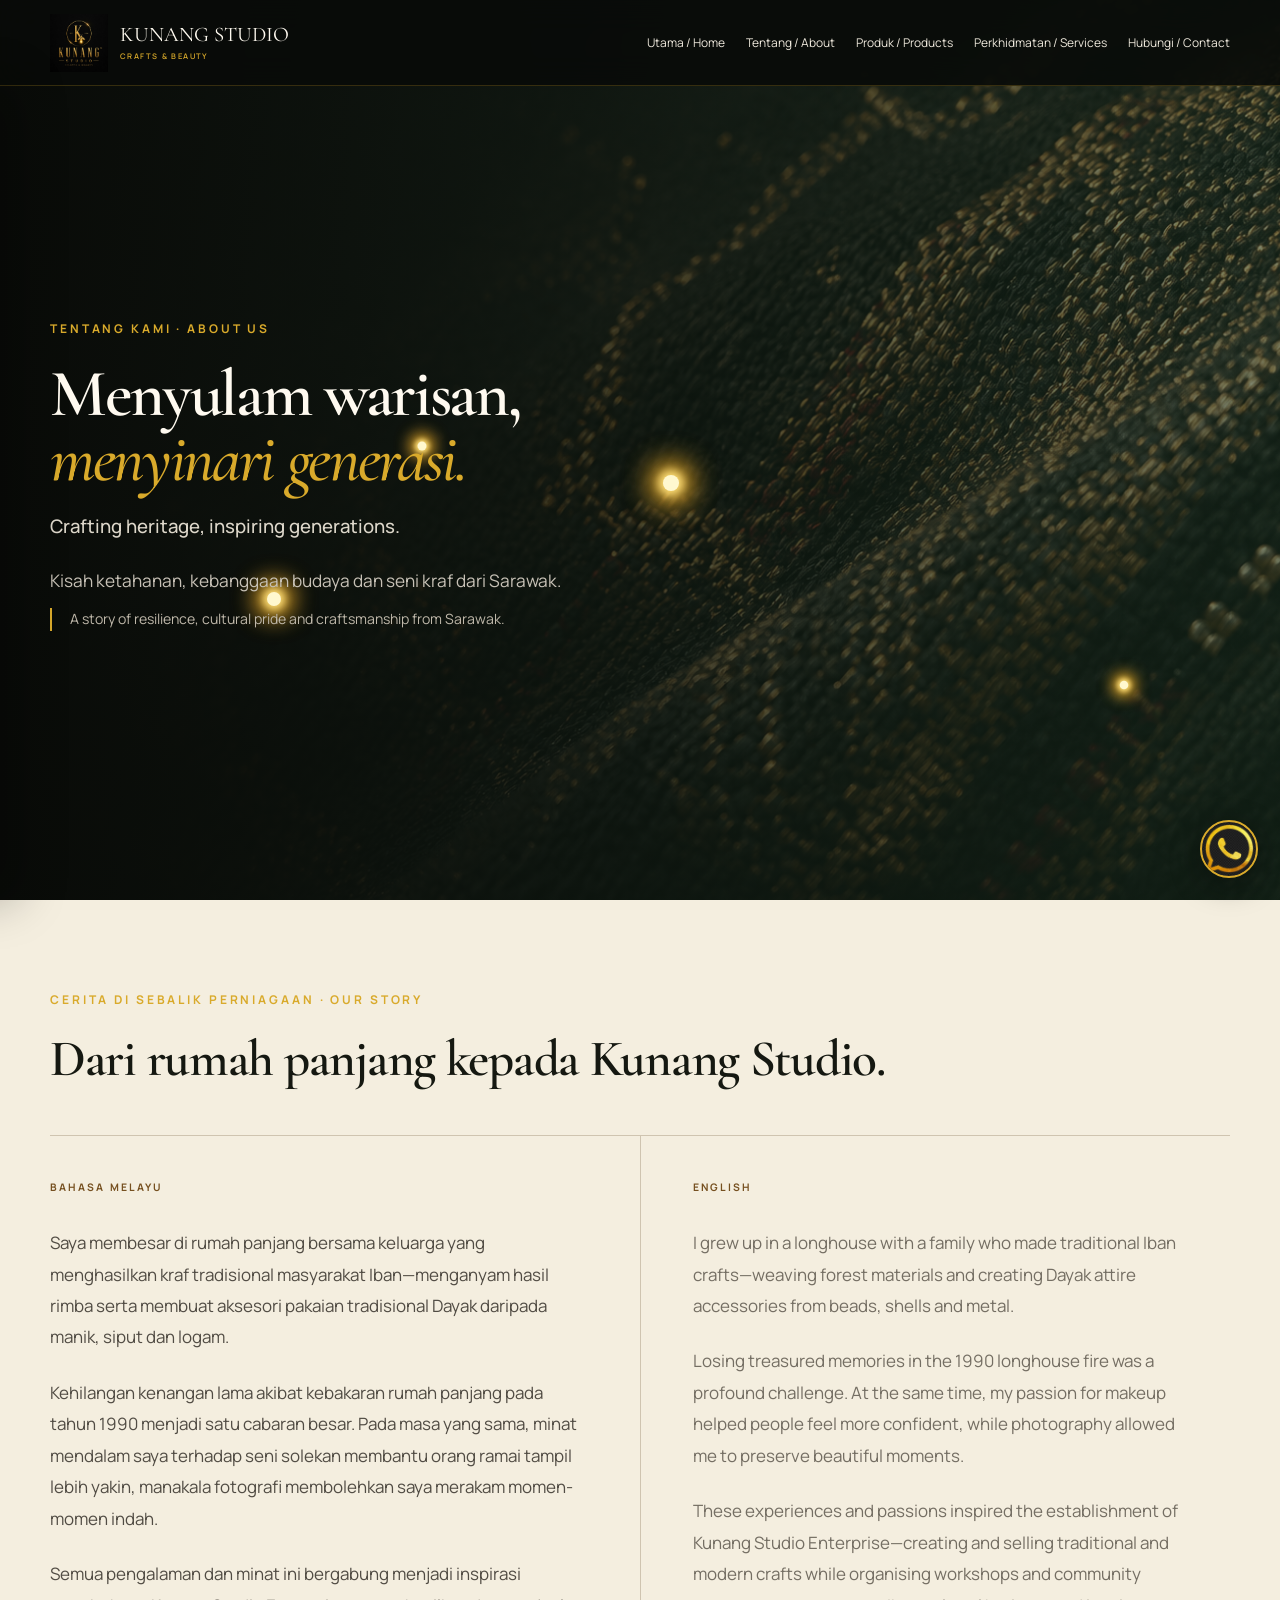
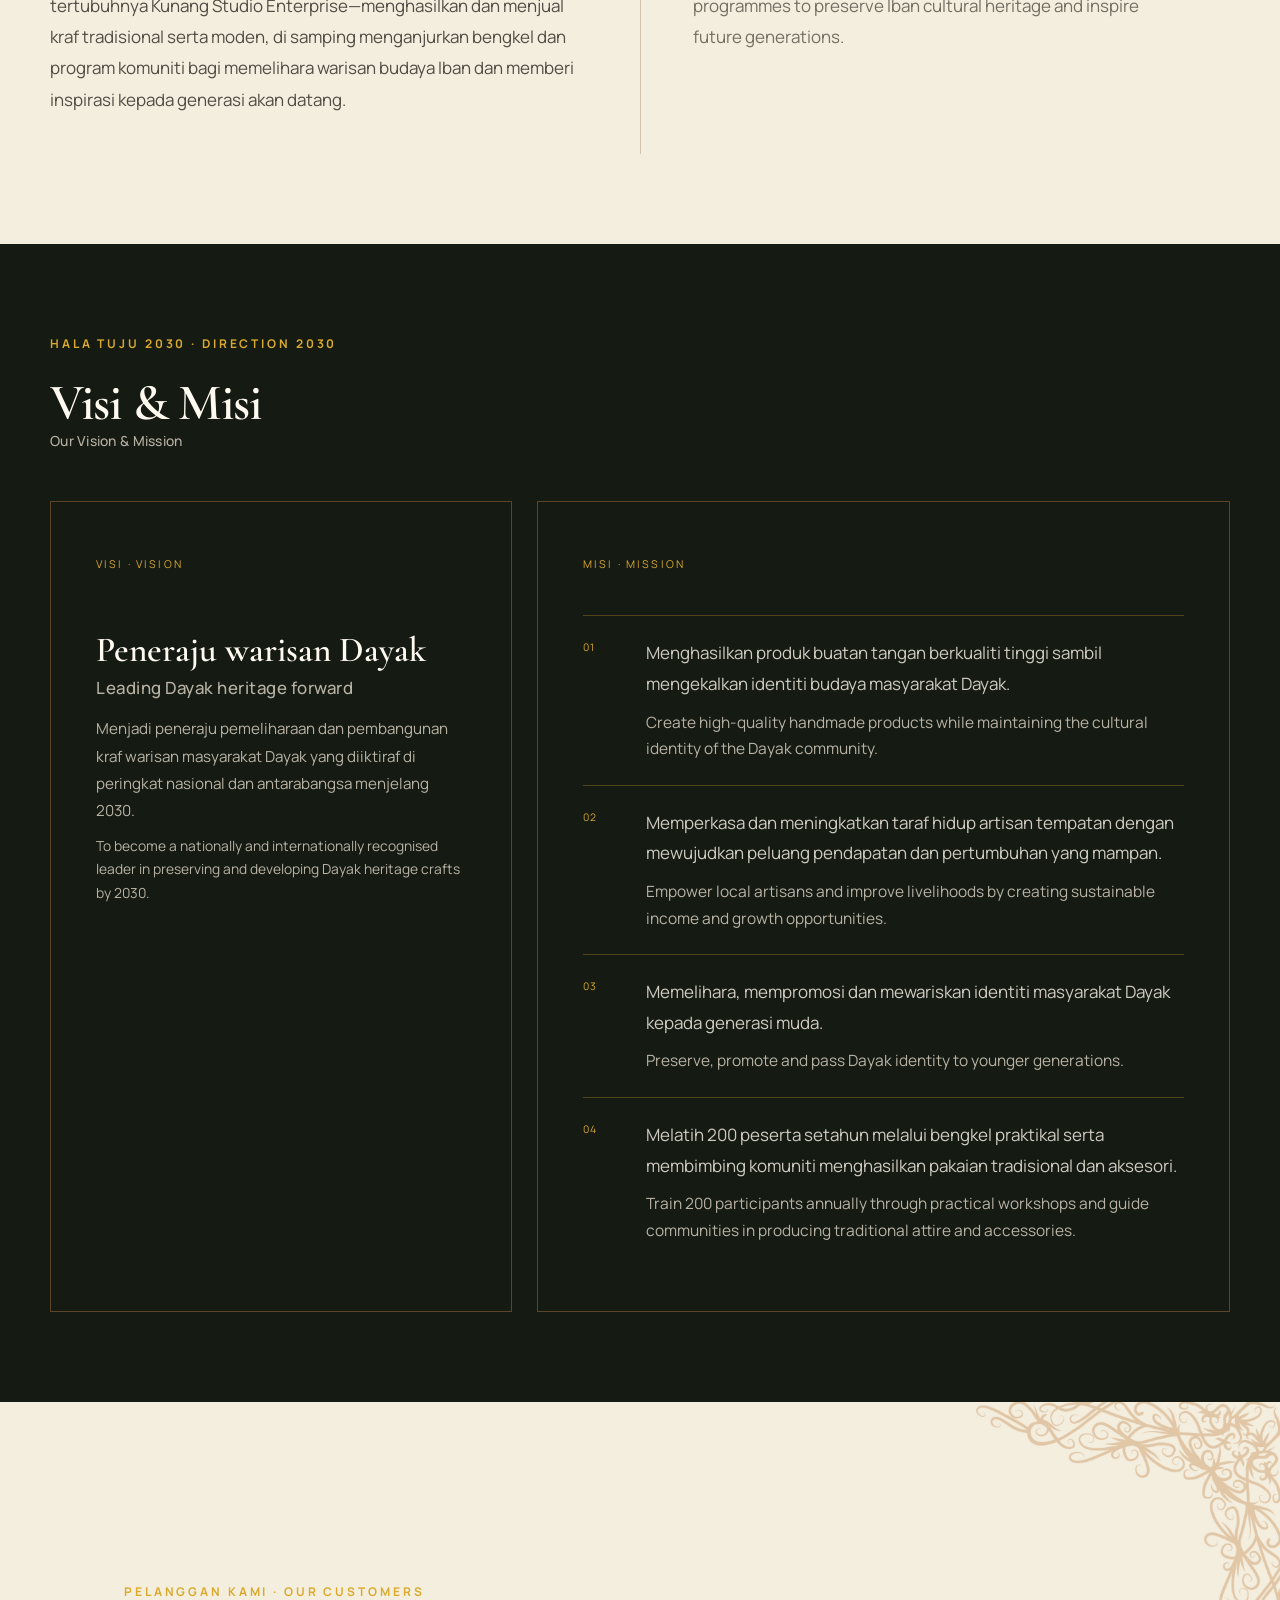
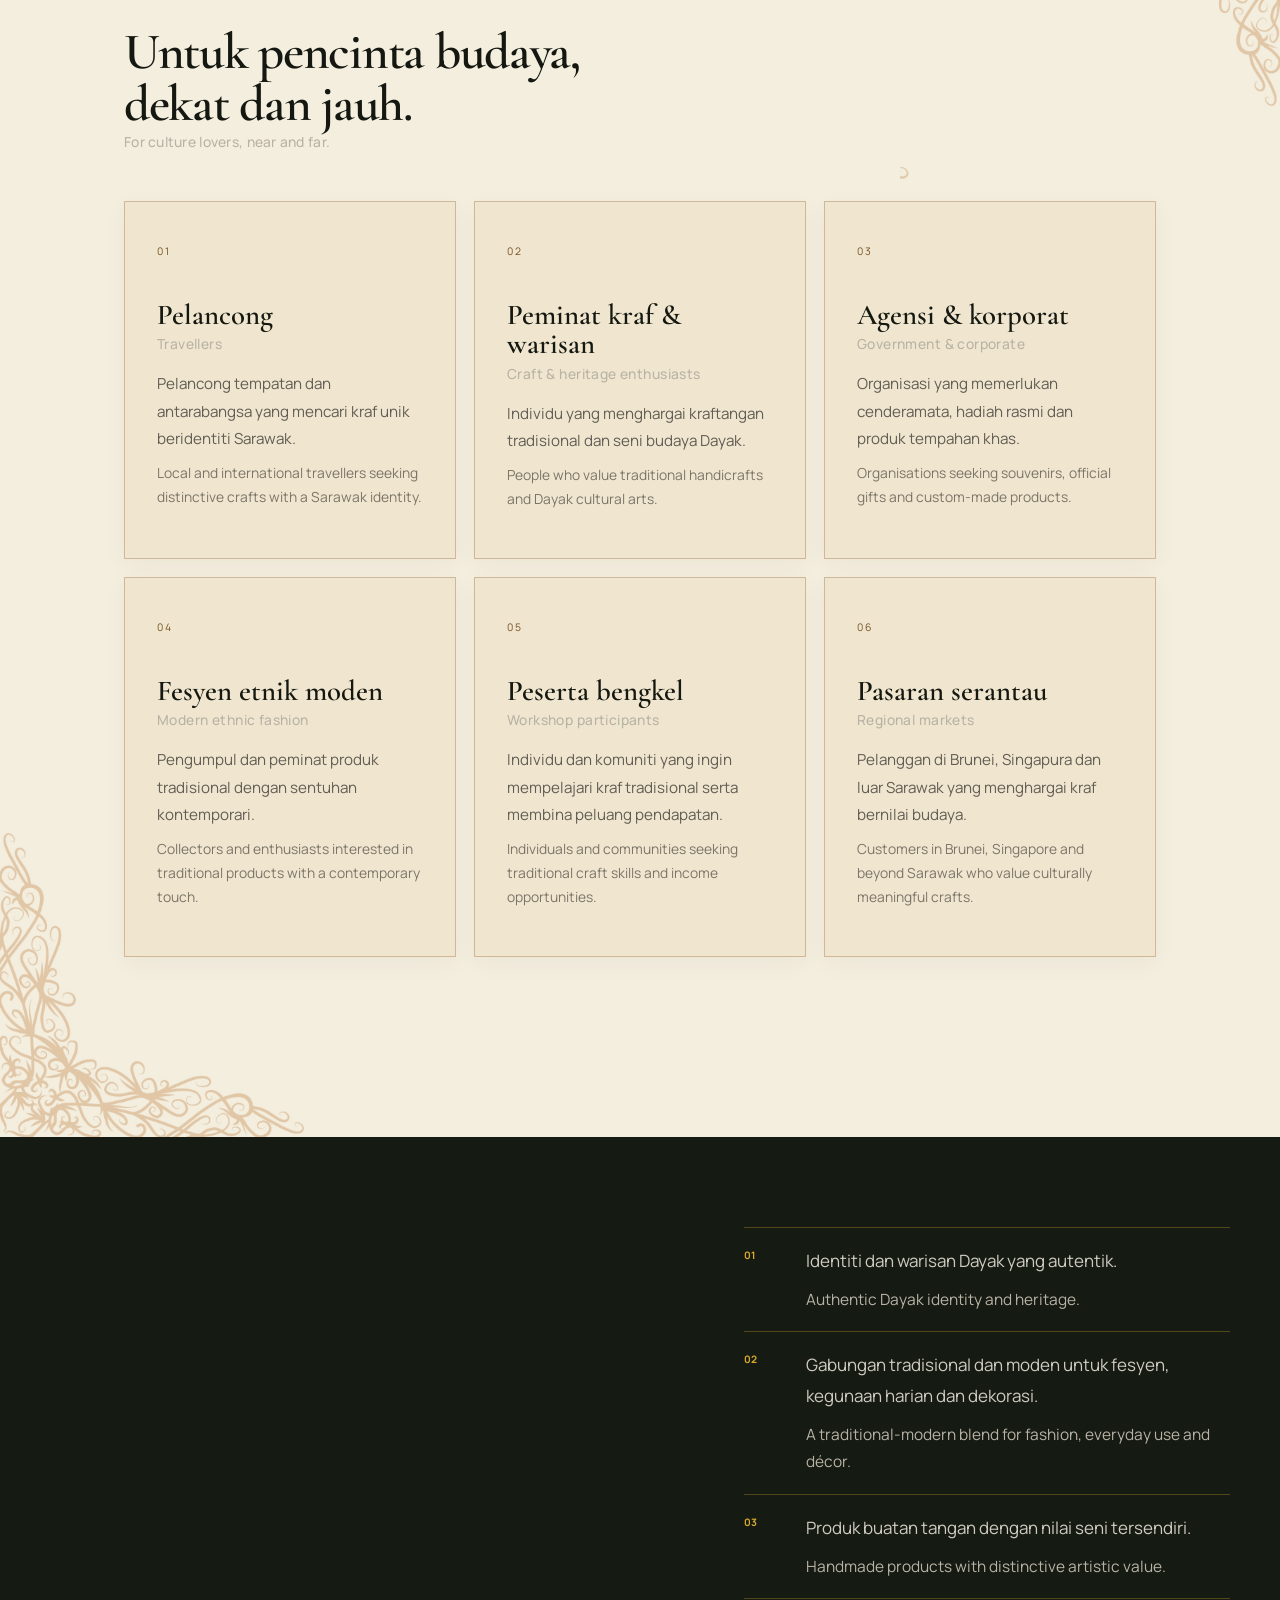
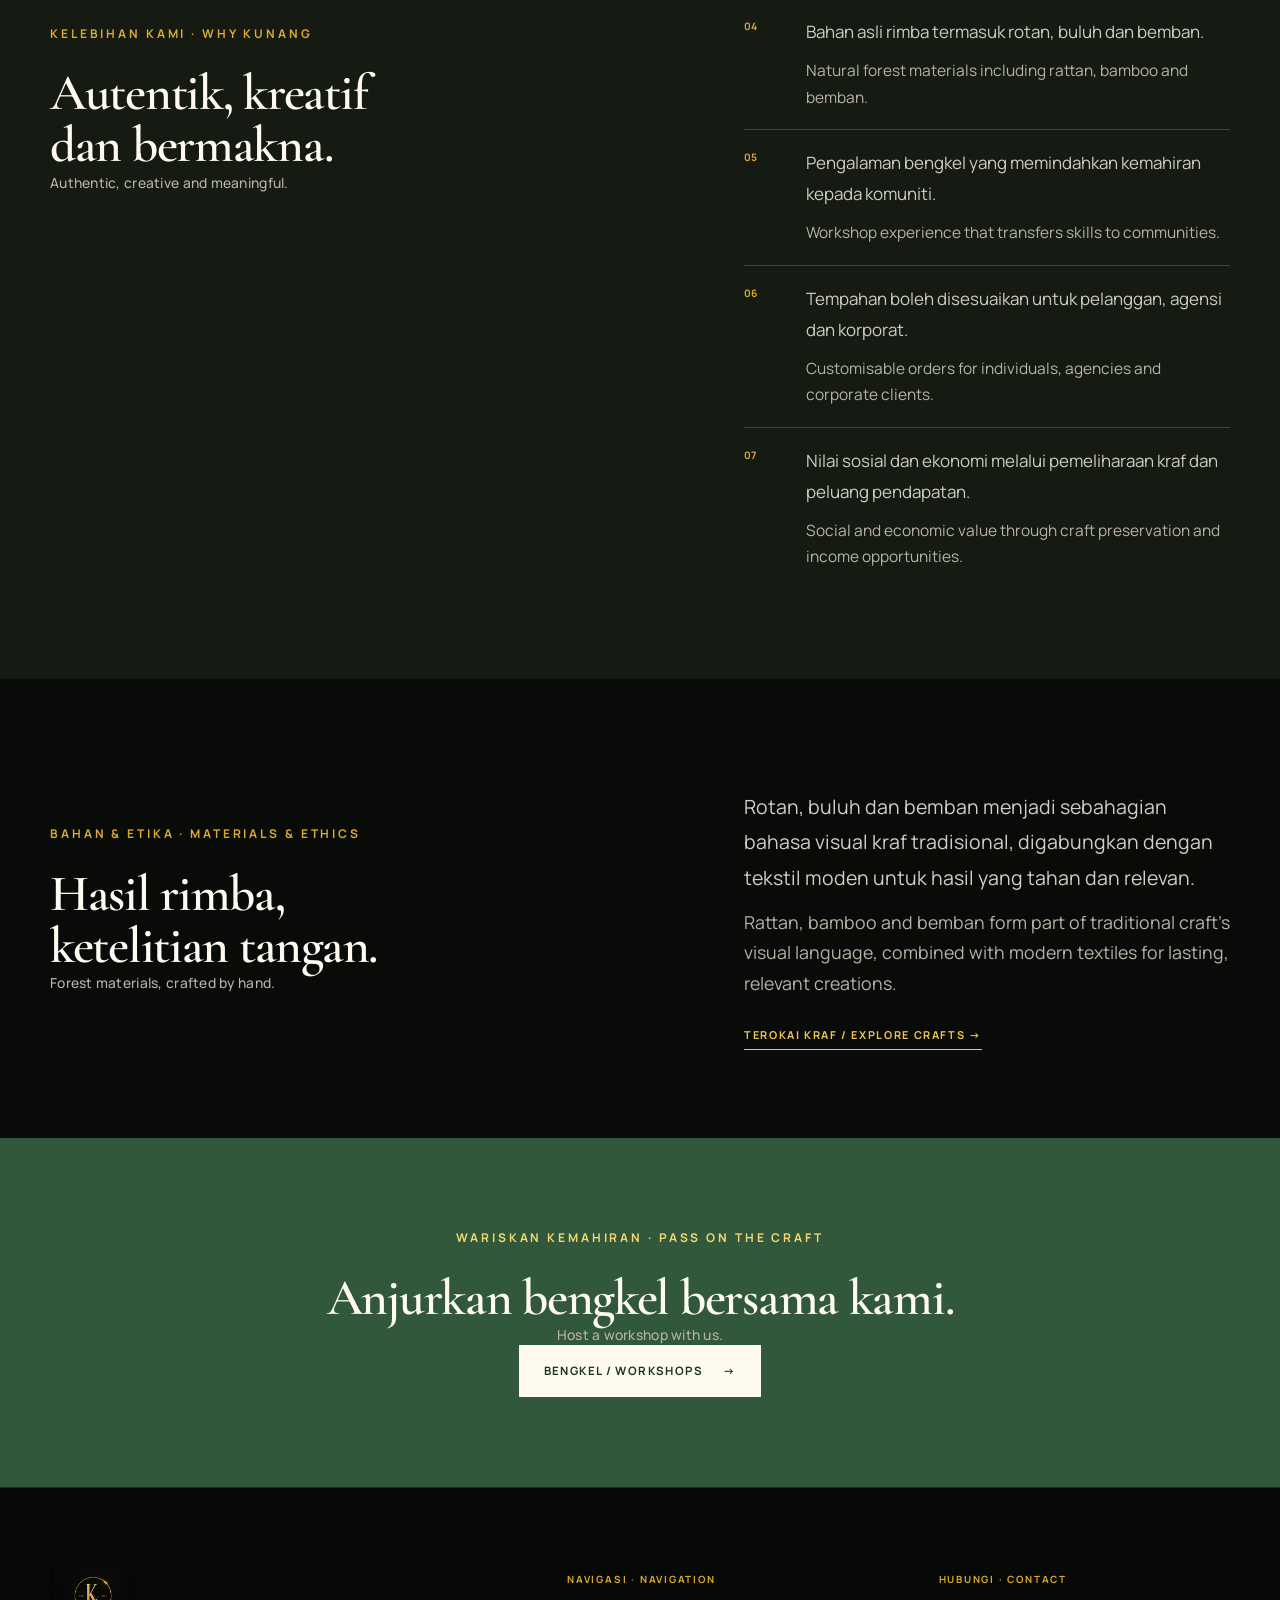
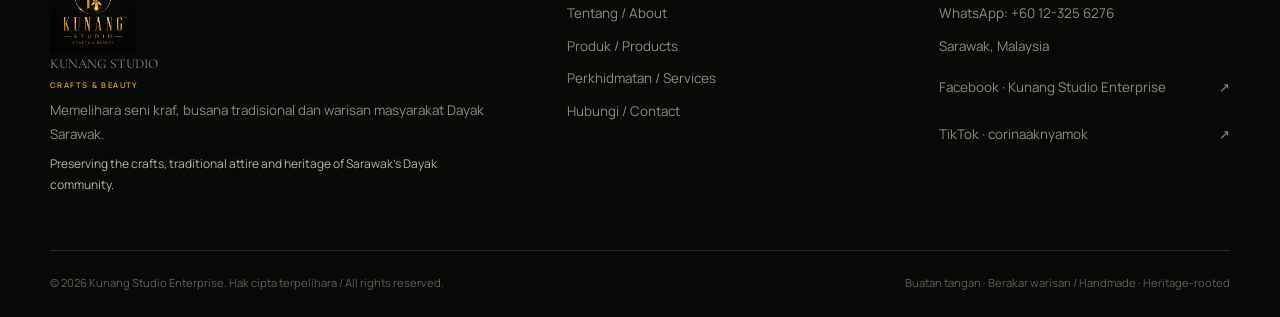
==== commit 6833f4e5: "Polish responsive design and product presentation" ====
--- a/about.html
+++ b/about.html
@@ -1,4 +1,4 @@
-<!doctype html><html lang="ms"><head><meta charset="UTF-8"><meta name="viewport" content="width=device-width, initial-scale=1.0"><title>Tentang Kami | Kunang Studio</title><link rel="preconnect" href="https://fonts.googleapis.com"><link rel="preconnect" href="https://fonts.gstatic.com" crossorigin><link href="https://fonts.googleapis.com/css2?family=Cormorant+Garamond:wght@500;600;700&family=Manrope:wght@400;500;600;700&display=swap" rel="stylesheet"><link rel="stylesheet" href="assets/css/styles.css"><script src="assets/js/main.js" defer></script></head>
+<!doctype html><html lang="ms"><head><meta charset="UTF-8"><meta name="viewport" content="width=device-width, initial-scale=1.0"><title>Tentang Kami | Kunang Studio</title><link rel="preconnect" href="https://fonts.googleapis.com"><link rel="preconnect" href="https://fonts.gstatic.com" crossorigin><link href="https://fonts.googleapis.com/css2?family=Cormorant+Garamond:wght@500;600;700&family=Manrope:wght@400;500;600;700&display=swap" rel="stylesheet"><link rel="stylesheet" href="assets/css/styles.css?v=mobile-readable-12"><script src="assets/js/main.js?v=reviews-home-5" defer></script></head>
 <body data-page="about"><!-- DEBUG: SHARED HEADER — createHeader() --><div id="site-header"></div><main>
   <!-- DEBUG SECTION MAP:
        1. ABOUT HERO — Page introduction
@@ -10,7 +10,7 @@
        7. WORKSHOP CTA — Link to services page
        SHARED FOOTER — createFooter() in assets/js/main.js
   -->
-  <section class="page-hero"><div class="container reveal"><p class="eyebrow">TENTANG KAMI · ABOUT US</p><h1>Menyulam warisan,<br><em>menyinari generasi.</em><span class="en-title">Crafting heritage, inspiring generations.</span></h1><p>Kisah ketahanan, kebanggaan budaya dan seni kraf dari Sarawak.<span class="en">A story of resilience, cultural pride and craftsmanship from Sarawak.</span></p></div></section>
+  <section class="page-hero"><span class="home-firefly" aria-hidden="true"><span class="firefly-light"></span></span><div class="container reveal"><p class="eyebrow">TENTANG KAMI · ABOUT US</p><h1>Menyulam warisan,<br><em>menyinari generasi.</em><span class="en-title">Crafting heritage, inspiring generations.</span></h1><p class="hero-summary"><span>Kisah ketahanan, kebanggaan budaya dan seni kraf dari Sarawak.</span><span class="en">A story of resilience, cultural pride and craftsmanship from Sarawak.</span></p></div></section>
   <!-- DEBUG: OUR STORY — BM column left, English column right. -->
   <section class="section story-section"><div class="container"><div class="section-heading reveal"><div><p class="eyebrow">CERITA DI SEBALIK PERNIAGAAN · OUR STORY</p><h2>Dari rumah panjang kepada Kunang Studio.</h2></div></div><div class="story-language-grid">
     <article class="story-language story-ms reveal" lang="ms"><span class="language-label">BAHASA MELAYU</span><p>Saya membesar di rumah panjang bersama keluarga yang menghasilkan kraf tradisional masyarakat Iban—menganyam hasil rimba serta membuat aksesori pakaian tradisional Dayak daripada manik, siput dan logam.</p><p>Kehilangan kenangan lama akibat kebakaran rumah panjang pada tahun 1990 menjadi satu cabaran besar. Pada masa yang sama, minat mendalam saya terhadap seni solekan membantu orang ramai tampil lebih yakin, manakala fotografi membolehkan saya merakam momen-momen indah.</p><p>Semua pengalaman dan minat ini bergabung menjadi inspirasi tertubuhnya Kunang Studio Enterprise—menghasilkan dan menjual kraf tradisional serta moden, di samping menganjurkan bengkel dan program komuniti bagi memelihara warisan budaya Iban dan memberi inspirasi kepada generasi akan datang.</p></article>
--- a/assets/css/styles.css
+++ b/assets/css/styles.css
@@ -1,4 +1,4 @@
-:root{--ink:#0d0d0c;--ink-2:#171613;--ivory:#f4efe5;--paper:#eee8dc;--gold:#c5a059;--red:#8f201c;--muted:#a9a397;--line:rgba(197,160,89,.25);--serif:"Cormorant Garamond",Georgia,serif;--sans:"Manrope",Arial,sans-serif}
+:root{--ink:#090b08;--ink-2:#151a13;--ivory:#fffaf0;--paper:#f4eedf;--gold:#d9aa2b;--rattan:#9b6b3d;--green:#31583a;--green-deep:#1d3524;--red:var(--green);--muted:#b9b3a5;--line:rgba(217,170,43,.3);--serif:"Cormorant Garamond",Georgia,serif;--sans:"Manrope",Arial,sans-serif}
 *{box-sizing:border-box}html{scroll-behavior:smooth}body{margin:0;background:var(--ink);color:var(--ivory);font:400 16px/1.7 var(--sans);overflow-x:hidden}body.menu-open{overflow:hidden}a{color:inherit;text-decoration:none}button,input,select,textarea{font:inherit}.container{width:min(1180px,calc(100% - 48px));margin:auto}.narrow{width:min(850px,100%);margin:auto}.section{padding:110px 0}.eyebrow{color:var(--gold);font-size:.7rem;font-weight:700;letter-spacing:.24em;margin:0 0 20px}.lead{font-size:1.15rem;color:#d3cfc5}h1,h2,h3{font-family:var(--serif);line-height:1.02;margin:0;font-weight:600}h1{font-size:clamp(3.5rem,8vw,7.8rem);letter-spacing:-.035em}h2{font-size:clamp(2.5rem,5vw,4.6rem);letter-spacing:-.025em}h3{font-size:1.8rem}em{color:var(--gold);font-weight:500}.site-header{position:fixed;z-index:50;top:0;width:100%;height:86px;border-bottom:1px solid rgba(255,255,255,.1);background:rgba(10,10,9,.7);backdrop-filter:blur(16px)}.nav{height:100%;display:flex;align-items:center;justify-content:space-between}.brand{display:flex;align-items:center;gap:12px;font-family:var(--serif);font-size:1.3rem}.brand-mark{width:42px;height:42px;border:1px solid var(--gold);border-radius:50%;display:grid;place-items:center;color:var(--gold);font-size:1.6rem}.brand small{display:block;font:600 .48rem var(--sans);letter-spacing:.18em;color:var(--gold)}.nav-links{display:flex;gap:28px;align-items:center}.nav-links>a:not(.btn){font-size:.78rem;color:#d8d3c8}.nav-links>a.active{color:var(--gold)}.btn{border:1px solid var(--gold);min-height:48px;padding:13px 22px;display:inline-flex;align-items:center;justify-content:center;gap:20px;text-transform:uppercase;letter-spacing:.12em;font-size:.68rem;font-weight:700;cursor:pointer;transition:.25s}.btn-primary{background:var(--gold);color:#111;border-color:var(--gold)}.btn-primary:hover{background:#dfc17e}.btn-ghost{background:transparent;color:var(--ivory);border-color:rgba(255,255,255,.35)}.btn-ghost:hover{border-color:var(--gold);color:var(--gold)}.btn-light{background:var(--ivory);color:#15130f;border-color:var(--ivory)}.menu-toggle{display:none;background:transparent;border:0;color:white;font-size:1.6rem}.hero{min-height:100svh;display:flex;align-items:center;position:relative;background:linear-gradient(90deg,rgba(8,8,7,.94) 0%,rgba(8,8,7,.75) 45%,rgba(8,8,7,.2)),url('../images/hero-texture.png') center/cover}.hero-content{padding-top:90px}.hero-copy{max-width:600px;color:#c8c2b7;font-size:1.05rem}.actions{display:flex;gap:12px;margin-top:34px}.scroll-cue{position:absolute;bottom:28px;right:5vw;font-size:.65rem;letter-spacing:.18em;color:var(--muted)}.scroll-cue span{color:var(--gold);margin-left:14px}.split{display:grid;grid-template-columns:1.1fr .9fr;gap:100px;align-items:center}.intro{background:var(--paper);color:#171510}.intro .eyebrow,.intro .text-link{color:#846725}.text-link{color:var(--gold);text-transform:uppercase;font-size:.68rem;letter-spacing:.15em;font-weight:700;border-bottom:1px solid currentColor;padding-bottom:7px}.pillars{padding-top:85px}.grid-3{display:grid;grid-template-columns:repeat(3,1fr);gap:30px}.pillar{border-top:1px solid var(--line);padding-top:28px;position:relative}.pillar .number{color:#69645b;font-size:.65rem}.line-icon{font-size:2.8rem;color:var(--gold);margin:36px 0}.pillar p{color:var(--muted);font-size:.9rem}.section-heading{display:flex;align-items:end;justify-content:space-between;margin-bottom:50px}.collections{background:#12110f}.editorial-grid{display:grid;grid-template-columns:1.3fr 1fr;grid-template-rows:repeat(2,1fr);gap:22px}.collection-card{border-bottom:1px solid var(--line)}.collection-card.large{grid-row:1/3}.art{min-height:290px;background-color:#211e18;display:grid;place-items:center;text-align:center;color:rgba(255,255,255,.45);font-size:.67rem;letter-spacing:.15em;background-size:cover}.large .art{min-height:645px}.art-shell{background-image:radial-gradient(circle at 60% 40%,rgba(224,214,177,.24) 0 2%,transparent 3%),radial-gradient(circle at 30% 65%,rgba(197,160,89,.16),transparent 45%),linear-gradient(135deg,#171612,#302a20)}.art-bead{background-image:repeating-linear-gradient(45deg,transparent 0 18px,rgba(197,160,89,.18) 19px 21px),linear-gradient(135deg,#191714,#28221a)}.art-weave{background-image:repeating-linear-gradient(90deg,rgba(197,160,89,.12) 0 2px,transparent 2px 15px),repeating-linear-gradient(0deg,rgba(197,160,89,.1) 0 2px,transparent 2px 15px),linear-gradient(#1a1814,#29251e)}.art-red{background-image:radial-gradient(circle at center,rgba(143,32,28,.7),transparent 55%),linear-gradient(135deg,#171311,#291815)}.art-dress{background-image:linear-gradient(115deg,transparent 30%,rgba(197,160,89,.28) 31%,transparent 32%),linear-gradient(135deg,#171612,#29251e)}.card-caption{padding:20px 3px;display:flex;justify-content:space-between;align-items:center}.card-caption small,.product-card>small{color:var(--gold);font-size:.58rem;letter-spacing:.18em}.card-caption h3{font-size:1.5rem;margin-top:5px}.circle-arrow{border:1px solid var(--line);border-radius:50%;width:40px;height:40px;display:grid;place-items:center;color:var(--gold)}.experience{background:var(--paper);color:#171510}.experience-grid{display:grid;grid-template-columns:1.15fr .85fr;gap:90px;align-items:center}.experience-image{position:relative}.photo-placeholder,.workshop-art{min-height:620px;background:linear-gradient(140deg,#191714,#6a4f29);display:grid;place-items:center;text-align:center;color:#d3b977;font-size:.65rem;letter-spacing:.15em;border:1px solid rgba(197,160,89,.35)}.portrait{min-height:680px}.vertical-label{position:absolute;right:-32px;bottom:70px;writing-mode:vertical-rl;color:#80652d;font-size:.6rem;letter-spacing:.25em}.experience-copy p:not(.eyebrow){color:#625d54}.price-note{margin:35px 0;display:flex;align-items:baseline;gap:18px}.price-note span{font-size:.7rem;text-transform:uppercase;letter-spacing:.12em}.price-note strong{font:600 3rem var(--serif);color:var(--red)}.quote{text-align:center;background:#171613}.quote blockquote{font:500 clamp(2rem,4vw,3.8rem)/1.25 var(--serif);margin:15px 0 25px}.quote-by{color:var(--muted);font-size:.75rem}.cta-band{padding:90px 0;text-align:center;background:var(--red)}.cta-band .eyebrow{color:#e6c784}.cta-band p:not(.eyebrow){margin:18px auto 28px}.page-hero{padding:210px 0 110px;min-height:72vh;display:flex;align-items:end;background:linear-gradient(90deg,rgba(8,8,7,.96),rgba(8,8,7,.5)),url('../images/hero-texture.png') center/cover}.page-hero h1{font-size:clamp(3.5rem,7vw,7rem)}.page-hero>div>p:last-child{color:#c7c1b6;max-width:600px}.story-grid{display:grid;grid-template-columns:1fr 1fr;gap:90px;align-items:center}.story-copy p:not(.eyebrow){color:#aaa49a}.dark-section{background:#131210}.grid-2{display:grid;grid-template-columns:1fr 1fr;gap:25px}.outline-card{border:1px solid var(--line);padding:45px}.outline-card>span,.steps span{color:var(--gold);font-size:.65rem;letter-spacing:.2em}.outline-card h3{margin:55px 0 15px;font-size:2.2rem}.outline-card p,.steps p{color:var(--muted)}.filters{display:flex;gap:8px;margin-bottom:45px;flex-wrap:wrap}.filter{color:#bdb7ac;border:1px solid #4a463e;background:transparent;padding:10px 18px;cursor:pointer}.filter.active,.filter:hover{background:var(--gold);border-color:var(--gold);color:#111}.product-grid{display:grid;grid-template-columns:repeat(3,1fr);gap:45px 22px}.product-card{transition:.25s}.product-card.hidden{display:none}.product-card .art{margin-bottom:20px;height:360px}.product-card h3{margin:8px 0 12px}.product-card p{color:var(--muted);font-size:.88rem;min-height:72px}.product-card>a{color:var(--gold);font-size:.7rem;text-transform:uppercase;letter-spacing:.1em}.steps article{border-left:1px solid var(--line);padding:15px 30px}.steps h3{margin:35px 0 10px}.pricing-grid{display:grid;grid-template-columns:repeat(3,1fr);gap:20px}.price-card{border:1px solid var(--line);padding:38px;display:flex;flex-direction:column}.price-card.featured{background:#1a1814;border-color:var(--gold)}.price-card .label{color:var(--gold);font-size:.62rem;letter-spacing:.17em}.price{font:600 3.5rem var(--serif);color:var(--gold);margin:20px 0}.price.small{font-size:2.2rem}.price-card ul{padding-left:18px;color:#b9b3a8;font-size:.86rem;flex:1}.price-card li{margin:10px 0}.workshop{background:var(--paper);color:#171510}.workshop-art{min-height:580px;background:linear-gradient(135deg,#342d20,#8b7444)}.plain-list{padding-left:20px;color:#625d54;margin:25px 0}.contact-section{background:var(--paper);color:#171510}.contact-grid{display:grid;grid-template-columns:.8fr 1.2fr;gap:100px}.contact-list{margin-top:45px}.contact-list>a,.contact-list>div{display:flex;flex-direction:column;border-top:1px solid #cfc5b1;padding:22px 0}.contact-list small{color:#856824;letter-spacing:.15em;font-size:.6rem}.contact-list strong{font-family:var(--serif);font-size:1.25rem}.contact-list span{font-size:.75rem;color:#766f64}.contact-form{background:#171613;color:var(--ivory);padding:45px}.contact-form h3{font-size:2.4rem;margin-bottom:30px}.contact-form label{display:block;font-size:.68rem;letter-spacing:.08em;margin-bottom:18px}.contact-form input,.contact-form select,.contact-form textarea{display:block;width:100%;background:transparent;color:var(--ivory);border:0;border-bottom:1px solid #5b554b;padding:11px 0;outline:none}.contact-form select option{color:#111}.contact-form textarea{resize:vertical}.contact-form input:focus,.contact-form select:focus,.contact-form textarea:focus{border-color:var(--gold)}.error{display:block;color:#ef8a82;font-size:.65rem;letter-spacing:0;margin-top:3px}.form-note{color:#777066;font-size:.7rem}.site-footer{background:#090908;padding:70px 0 25px}.footer-grid{display:grid;grid-template-columns:1.5fr 1fr 1fr;gap:80px}.footer-grid h4{color:var(--gold);font-size:.62rem;letter-spacing:.18em}.footer-grid a,.footer-grid p{display:block;color:#8f8a81;font-size:.78rem;margin:9px 0}.footer-bottom{border-top:1px solid #292721;margin-top:45px;padding-top:22px;display:flex;justify-content:space-between;color:#625e57;font-size:.65rem}.floating-wa{position:fixed;right:22px;bottom:22px;z-index:40;width:58px;height:58px;border-radius:50%;display:grid;place-items:center;background:#c5a059;color:#111;font-weight:800;box-shadow:0 8px 30px rgba(0,0,0,.35)}.reveal{opacity:0;transform:translateY(20px);transition:opacity .7s,transform .7s}.reveal.visible{opacity:1;transform:none}
 @media(max-width:900px){.nav-links{position:fixed;inset:86px 0 0;background:#0d0d0c;display:flex;flex-direction:column;align-items:stretch;padding:45px 24px;transform:translateX(100%);transition:.3s}.nav-links.open{transform:none}.nav-links>a{padding:12px;border-bottom:1px solid #292721}.menu-toggle{display:block}.split,.experience-grid,.story-grid,.contact-grid{grid-template-columns:1fr;gap:55px}.grid-3,.product-grid,.pricing-grid{grid-template-columns:1fr 1fr}.editorial-grid{display:grid;grid-template-columns:1fr 1fr}.collection-card.large{grid-column:1/3;grid-row:auto}.large .art{min-height:500px}.section{padding:80px 0}.footer-grid{grid-template-columns:1fr 1fr}.contact-grid{gap:45px}}
 @media(max-width:620px){.container{width:min(100% - 30px,1180px)}.site-header{height:74px}.nav-links{inset:74px 0 0}.brand{font-size:1.05rem}.brand-mark{width:36px;height:36px}.nav>.btn{display:none}.hero-content{padding-top:70px}.hero h1{font-size:3.6rem}.actions{flex-direction:column;align-items:stretch}.grid-3,.grid-2,.product-grid,.pricing-grid,.editorial-grid,.footer-grid{grid-template-columns:1fr}.collection-card.large{grid-column:auto}.large .art,.art{min-height:350px}.section-heading{align-items:start;flex-direction:column;gap:25px}.experience-image{margin-right:20px}.section{padding:68px 0}.page-hero{padding:155px 0 80px;min-height:62vh}.page-hero h1{font-size:3.5rem}.outline-card,.contact-form{padding:28px}.footer-bottom{flex-direction:column;gap:8px}.floating-wa{bottom:15px;right:15px}.scroll-cue{display:none}}
@@ -125,6 +125,12 @@
 @media(max-width:620px){.audience-section>.container{width:calc(100% - 20px);padding:62px 28px}.audience-section .info-card{min-height:0;padding:26px 22px}}
 @media(max-width:360px){.audience-section>.container{padding:54px 20px}.audience-section .info-card{padding:24px 18px}}
 
+/* Supplied service photography keeps posters readable and workshop images contained. */
+.service-image{display:block;width:100%;height:220px;margin:1rem 0;object-fit:cover;border:1px solid rgba(255,255,255,.2)}
+.service-poster{height:360px;object-fit:contain;background:#211f1a}
+.service-feature-image{display:block;width:100%;height:100%;min-height:620px;object-fit:cover}
+@media(max-width:620px){.service-poster{height:440px}.service-feature-image{min-height:350px}}
+
 /* Colour-matched customer frame: blend the supplied white artwork into warm ivory. */
 .audience-section>.container{position:relative;isolation:isolate;background:var(--paper);background-image:none;box-shadow:none}
 .audience-section>.container::before,.audience-section>.container::after{content:"";position:absolute;z-index:-1;pointer-events:none;width:min(48%,620px);height:min(32%,340px);background-image:url('../images/border/our_customer_border.jpg');background-repeat:no-repeat;background-size:210% auto;mix-blend-mode:multiply;opacity:.52}
@@ -163,3 +169,192 @@
 
 /* Desktop-only alignment: nudge the burger slightly left of the content line. */
 @media(min-width:1181px){.menu-toggle{position:absolute;top:19px;left:18px;transform:none}.nav .brand{margin-left:62px}}
+
+.service-description{color:#b9b3a8;font-size:.86rem;line-height:1.55;margin:18px 0 8px}.whatsapp-button{white-space:nowrap}.experience-photo{display:block;width:100%;height:620px;object-fit:contain;background:var(--ink);border:1px solid rgba(197,160,89,.35)}
+
+/* Homepage floating lights: soft gold glows moving over the hero image. */
+.hero-home{isolation:isolate;overflow:hidden}
+.home-firefly{position:absolute;z-index:1;top:var(--firefly-y,28%);left:var(--firefly-x,18%);width:32px;height:32px;pointer-events:none;transform:translate(-50%,-50%) scale(var(--firefly-size,1));transition:opacity .3s ease}
+.home-firefly::after{content:"";position:absolute;inset:0;border-radius:50%;background:rgba(255,194,58,.55);filter:blur(12px);animation:firefly-pulse 1.8s ease-in-out infinite}
+.firefly-light{position:absolute;z-index:1;inset:9px;width:14px;height:14px;border-radius:50%;background:#fff8cf;box-shadow:0 0 8px 4px #ffe17a,0 0 24px 11px rgba(255,180,35,.7);animation:firefly-pulse 1.8s ease-in-out infinite}
+.hero-home .hero-content,.hero-home .scroll-cue{position:relative;z-index:2}
+@keyframes firefly-pulse{50%{opacity:.35;transform:scale(.7)} }
+@media(max-width:620px){.home-firefly{transform:translate(-50%,-50%) scale(calc(var(--firefly-size,1) * .82))}}
+@media(prefers-reduced-motion:reduce){.home-firefly::after,.firefly-light{animation:none}.home-firefly{top:28%;left:18%}}
+
+/* Dayak nature palette: yellow, black, rattan brown, forest green and warm white. */
+.site-header{background:rgba(9,11,8,.88);border-bottom-color:rgba(217,170,43,.22)}
+.nav-links{background:rgba(9,11,8,.985)}
+.nav-links>a:not(.btn),.desktop-links>a:not(.btn){color:#eee8dc}
+.btn-primary{background:var(--gold);border-color:var(--gold);color:#090b08}
+.btn-primary:hover{background:#f0c84c;border-color:#f0c84c}
+.btn-ghost:hover,.text-link,.product-card>a{color:#f0c84c}
+.intro,.experience,.workshop,.contact-section,.story-section,.audience-section{background:var(--paper);color:#151811}
+.collections,.dark-section,.reviews,.strengths-section{background:var(--ink-2)}
+.quote{background:var(--green-deep)}
+.cta-band{background:var(--green)}
+.cta-band .eyebrow{color:#f6d76f}
+.cta-band .btn-light{background:var(--ivory);border-color:var(--ivory);color:var(--green-deep)}
+.price-note strong{color:var(--green)}
+.price-card.featured{background:var(--green-deep);border-color:var(--gold)}
+.contact-form{background:var(--green-deep)}
+.filter,.review-filter{border-color:rgba(217,170,43,.45);color:#e5dfd2}
+.info-card,.audience-section .info-card{background:rgba(240,229,207,.92);border-color:rgba(155,107,61,.38)}
+.audience-section .info-card>span,.language-label,.contact-list small{color:#765020}
+.circle-arrow{border-color:rgba(217,170,43,.42)}
+.workshop-art{background:linear-gradient(135deg,var(--green-deep),var(--rattan))}
+.site-footer{background:#070907;border-top:1px solid rgba(217,170,43,.18)}
+.floating-wa{background:var(--gold);color:#090b08}
+.floating-wa{overflow:hidden;background:#202020;border:2px solid var(--gold)}
+.floating-wa img{display:block;width:100%;height:100%;object-fit:cover;transform:scale(.96)}
+
+/* Balanced scale and stronger colour presence: spacious without looking zoomed in. */
+h1{font-size:clamp(3rem,6vw,6rem)}
+h2{font-size:clamp(2.3rem,4vw,4rem)}
+.hero{background-image:linear-gradient(90deg,rgba(9,11,8,.96) 0%,rgba(20,42,27,.82) 48%,rgba(20,42,27,.28)),url('../images/hero-texture.png')}
+.page-hero{min-height:60vh;padding:175px 0 85px;background-image:linear-gradient(90deg,rgba(9,11,8,.96),rgba(29,53,36,.55)),url('../images/hero-texture.png')}
+.page-hero h1{font-size:clamp(3rem,5.5vw,5.6rem)}
+.section{padding:90px 0}
+.outline-card,.price-card{border-color:rgba(155,107,61,.52)}
+@media(max-width:620px){
+  h1,.hero h1,.page-hero h1{font-size:clamp(2.35rem,11vw,3.1rem)}
+  h2{font-size:clamp(2rem,9vw,2.7rem)}
+  .page-hero{min-height:52svh;padding:120px 0 55px}
+  .section{padding:56px 0}
+}
+
+/* Standardized service cards: consistent image, copy, spacing and button alignment. */
+.services-grid{align-items:stretch}
+.service-card{height:100%;padding:32px;background:var(--ink-2);border-color:rgba(155,107,61,.52)}
+.service-card .label{min-height:34px;margin:0 0 14px;display:flex;align-items:center}
+.service-card .service-image{width:100%;height:360px;margin:0 0 22px;object-fit:contain;background:#0d100c;border:1px solid rgba(217,170,43,.25)}
+.service-card:first-child .service-image{object-fit:cover}
+.service-card .service-description{min-height:112px;margin:0 0 24px}
+.service-card .btn{width:100%;margin-top:auto}
+@media(max-width:900px){.service-card .service-description{min-height:100px}}
+@media(max-width:620px){
+  .service-card{padding:22px}
+  .service-card .label,.service-card .service-description{min-height:0}
+  .service-card .service-image{height:min(112vw,440px)}
+}
+
+/* Page hero copy: one clear bilingual hierarchy shared by every page. */
+.page-hero .container{width:min(1180px,calc(100% - 48px))}
+.page-hero .eyebrow{margin-bottom:22px}
+.page-hero h1{max-width:850px;font-size:clamp(3.4rem,5.2vw,5.3rem);line-height:.98}
+.page-hero h1 .en-title{max-width:650px;margin-top:22px;color:#ddd7ca;font-size:.28em;line-height:1.4;letter-spacing:0}
+.page-hero .hero-summary{max-width:680px;margin:26px 0 0;color:#f2ede3;font-size:1rem;line-height:1.65}
+.page-hero .hero-summary>.en{margin-top:12px;padding-left:18px;border-left:2px solid var(--gold);color:#bfb8aa;font-size:.88rem;line-height:1.6}
+
+/* Homepage hero follows the same spacing and bilingual treatment. */
+.hero-home h1{max-width:850px;font-size:clamp(3.4rem,5.2vw,5.3rem);line-height:.98}
+.hero-home h1 .en-title{max-width:650px;margin-top:22px;color:#ddd7ca;font-size:.28em;line-height:1.4;letter-spacing:0}
+.hero-home .hero-copy{max-width:680px;margin-top:26px;color:#f2ede3;line-height:1.65}
+.hero-home .hero-copy>.en{margin-top:12px;padding-left:18px;border-left:2px solid var(--gold);color:#bfb8aa;font-size:.88rem;line-height:1.6}
+@media(max-width:620px){
+  .page-hero .container{width:calc(100% - 30px)}
+  .page-hero h1,.hero-home h1{font-size:clamp(2.45rem,11vw,3.15rem);line-height:1.02}
+  .page-hero h1 .en-title,.hero-home h1 .en-title{margin-top:16px;font-size:.34em}
+  .page-hero .hero-summary,.hero-home .hero-copy{margin-top:21px;font-size:.94rem}
+  .page-hero .hero-summary>.en,.hero-home .hero-copy>.en{font-size:.84rem}
+}
+
+/* Unified full-screen hero concept across Home, About, Products, Services and Contact. */
+.page-hero{min-height:100svh;padding:0;align-items:center;isolation:isolate;overflow:hidden}
+.page-hero>.container{position:relative;z-index:2;padding-top:90px;padding-bottom:40px}
+.page-hero .hero-summary{margin-bottom:0}
+@media(max-width:620px){
+  .page-hero{min-height:100svh;padding:0;background-position:62% center}
+  .page-hero>.container{padding-top:96px;padding-bottom:72px}
+}
+
+/* Final navigation alignment: desktop links only; mobile logo left and menu right. */
+@media(min-width:1181px){
+  .menu-toggle{display:none!important;position:static;transform:none}
+  .nav{justify-content:space-between}
+  .nav .brand{margin-left:0;margin-right:auto}
+}
+@media(max-width:1180px){
+  .nav{justify-content:space-between}
+  .nav .brand{order:0;margin:0 auto 0 0}
+  .menu-toggle{display:block;order:1;margin:0 0 0 12px;color:var(--ivory)}
+  .nav-links{left:auto;right:0;transform:translateX(100%);box-shadow:-18px 0 45px rgba(0,0,0,.28)}
+  .nav-links.open{transform:translateX(0)}
+}
+@media(max-width:620px){
+  .menu-toggle{margin-left:8px}
+  .nav-links{left:0;right:0;width:100%;box-shadow:none}
+}
+
+/* Desktop reading comfort: larger copy, relaxed lines and clearer paragraph spacing. */
+@media(min-width:1181px){
+  body{font-size:17px;line-height:1.8}
+  p{line-height:1.82}
+  p+p{margin-top:1.15em}
+  .eyebrow{font-size:.75rem;line-height:1.6;margin-bottom:24px}
+  .desktop-links{gap:21px}
+  .desktop-links>a:not(.btn),.nav-links>a:not(.btn){font-size:.75rem;line-height:1.5}
+  .btn{min-height:52px;padding:14px 24px;font-size:.72rem;line-height:1.45}
+  .hero-copy,.page-hero .hero-summary{font-size:1.08rem;line-height:1.8}
+  .en{margin-top:.65em;font-size:.91em;line-height:1.72}
+  .en-inline{font-size:.93em}
+  .en-heading{margin-top:.38em;font-size:.48em;line-height:1.5}
+  .lead{font-size:1.22rem;line-height:1.82}
+  .pillar p,.product-card p,.service-description,.outline-card p,.steps p,.info-card p,.review-intro{font-size:.95rem;line-height:1.8}
+  .product-card h3,.card-caption h3{line-height:1.18}
+  .price-card ul,.plain-list{font-size:.92rem;line-height:1.78}
+  .price-card li,.plain-list li{margin-bottom:12px}
+  .contact-list small,.price-card .label,.outline-card>span,.steps span{font-size:.67rem}
+  .contact-list span,.form-note{font-size:.79rem;line-height:1.7}
+  .contact-form label{font-size:.73rem;line-height:1.65;margin-bottom:22px}
+  .footer-grid a,.footer-grid p,.social-list span,.social-list>a{font-size:.84rem;line-height:1.75}
+  .footer-bottom{font-size:.7rem;line-height:1.7}
+}
+
+/* Interactive custom-order steps: concise cards reveal details when selected. */
+.step-hint{max-width:270px;margin:0;color:#d7d0c3;font-size:.86rem;line-height:1.6}
+.order-steps{align-items:start}
+.order-step{border:1px solid rgba(217,170,43,.34);background:#10140f;transition:transform .25s ease,border-color .25s ease,background .25s ease}
+.order-step:hover{transform:translateY(-5px);border-color:var(--gold)}
+.order-step[open]{background:var(--green-deep);border-color:var(--gold)}
+.order-step summary{position:relative;min-height:245px;padding:30px;display:grid;grid-template-columns:1fr auto;grid-template-rows:auto 1fr auto;column-gap:18px;cursor:pointer;list-style:none}
+.order-step summary::-webkit-details-marker{display:none}
+.step-number{color:var(--gold);font-size:.68rem;font-weight:700;letter-spacing:.18em}
+.step-icon{align-self:center;color:var(--gold);font:400 3.4rem/1 var(--serif)}
+.order-step h3{grid-column:1/-1;align-self:end;font-size:2rem;line-height:1.1}
+.step-plus{position:absolute;top:24px;right:26px;color:var(--gold);font-size:1.5rem;transition:transform .25s ease}
+.order-step[open] .step-plus{transform:rotate(45deg)}
+.order-step>p{margin:0;padding:0 30px 30px;border-top:1px solid rgba(217,170,43,.25);padding-top:22px;color:#eee8dc;line-height:1.65}
+.order-cta{display:flex;justify-content:center;margin-top:38px}
+.order-cta .btn{min-width:320px}
+@media(max-width:620px){
+  .step-hint{max-width:none}
+  .order-step summary{min-height:190px;padding:24px}
+  .order-step h3{font-size:1.75rem}
+  .order-step>p{padding:20px 24px 24px}
+  .order-cta .btn{width:100%;min-width:0}
+}
+
+/* Mobile readability and reviews: larger copy with a fixed table-style layout. */
+@media(max-width:620px){
+  body{font-size:16px;line-height:1.72}
+  p{line-height:1.72}
+  p+p{margin-top:1em}
+  .hero-copy,.page-hero .hero-summary,.lead{font-size:1rem;line-height:1.72}
+  .en{margin-top:.55em;font-size:.92em;line-height:1.65}
+  .eyebrow{font-size:.7rem;line-height:1.55}
+  .nav-links>a{font-size:.95rem;line-height:1.5}
+  .btn{min-height:50px;font-size:.72rem}
+  .pillar p,.product-card p,.service-description,.outline-card p,.steps p,.info-card p,.review-intro{font-size:.96rem;line-height:1.7}
+  .price-card ul,.plain-list{font-size:.94rem;line-height:1.72}
+  .footer-grid a,.footer-grid p,.social-list span,.social-list>a{font-size:.9rem;line-height:1.7}
+
+  .review-filters{display:grid;grid-template-columns:repeat(2,minmax(0,1fr));gap:8px;margin-right:0;padding-bottom:0;overflow:visible}
+  .review-filter{width:100%;min-width:0;min-height:50px;padding:10px 8px;white-space:normal;font-size:.76rem;line-height:1.35}
+  .review-grid{grid-template-columns:repeat(2,minmax(0,1fr));gap:10px}
+  .review-shot{height:290px;min-height:0}
+  .review-card figcaption{padding:11px 10px;align-items:flex-start;flex-direction:column;gap:3px}
+  .review-card figcaption strong{font-size:.9rem;line-height:1.3}
+  .review-card figcaption span{font-size:.56rem;line-height:1.4}
+  .review-more-wrap{margin-top:25px}
+}
